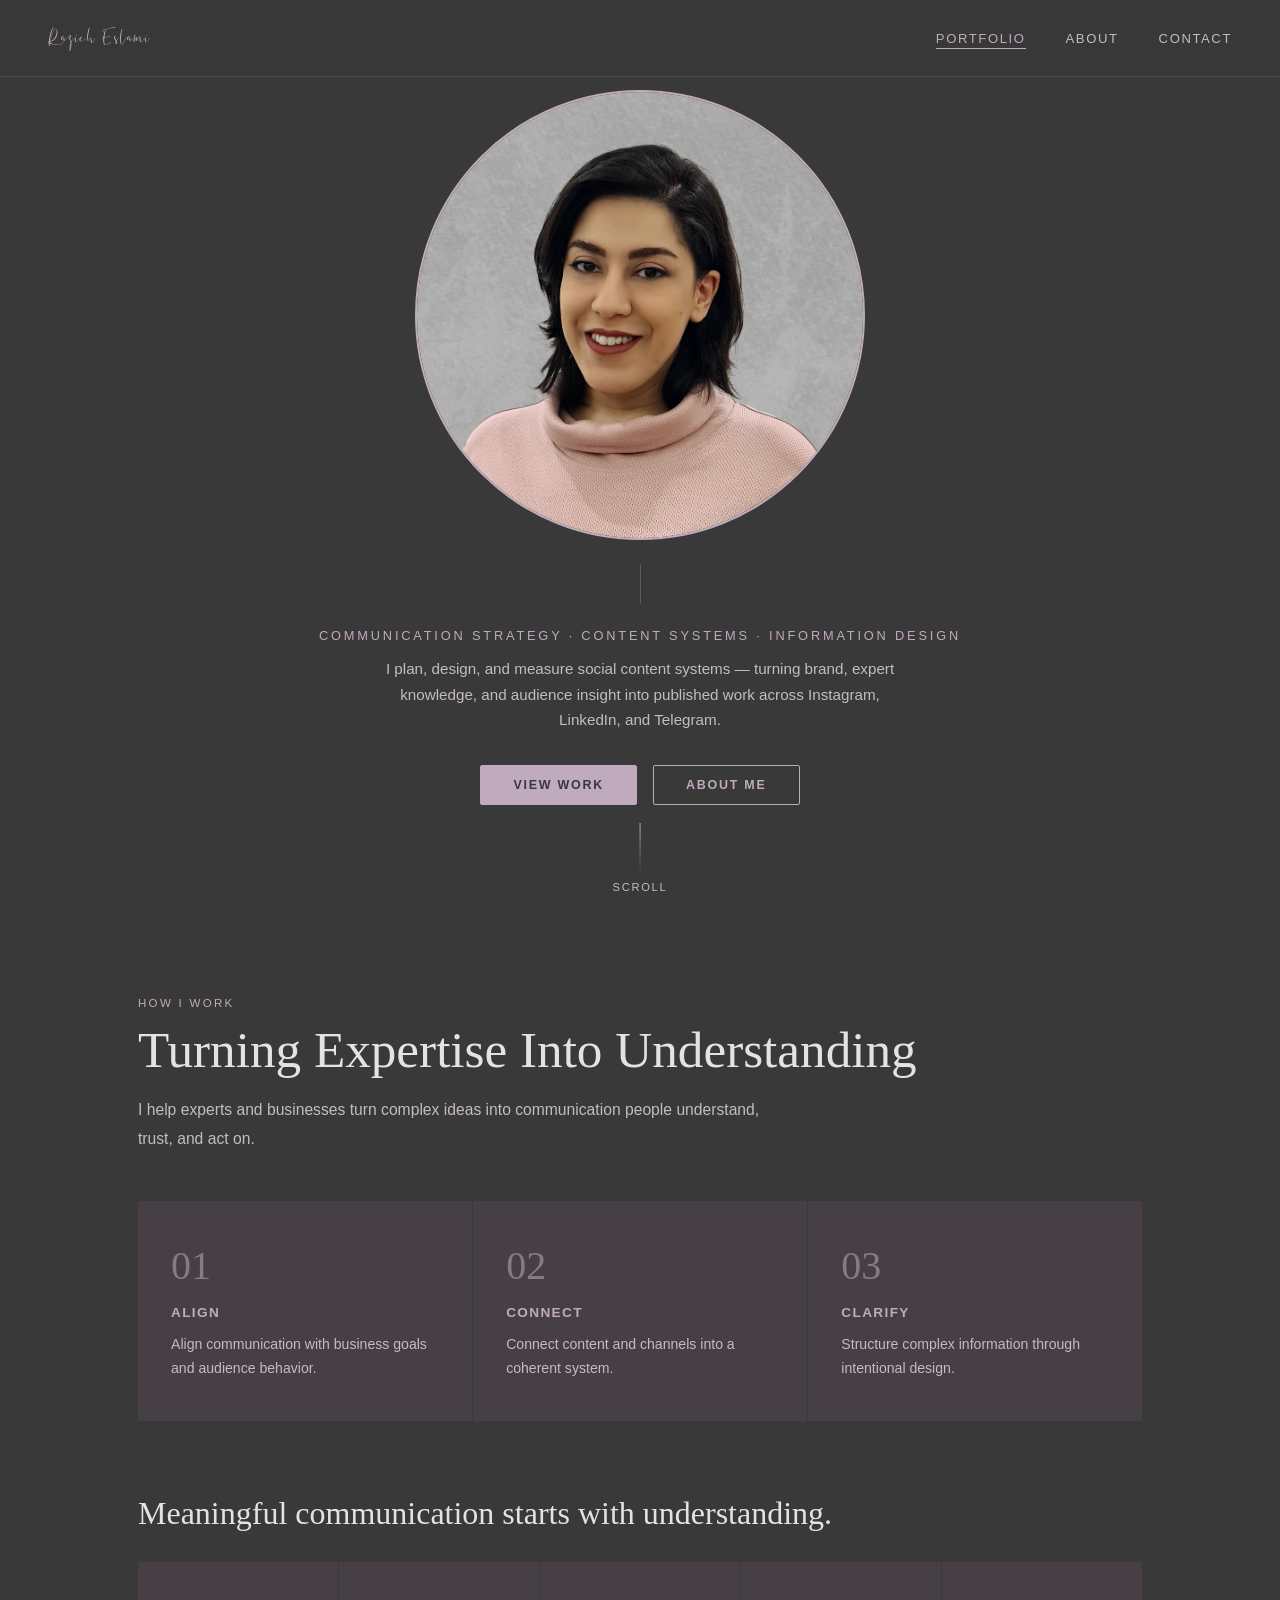
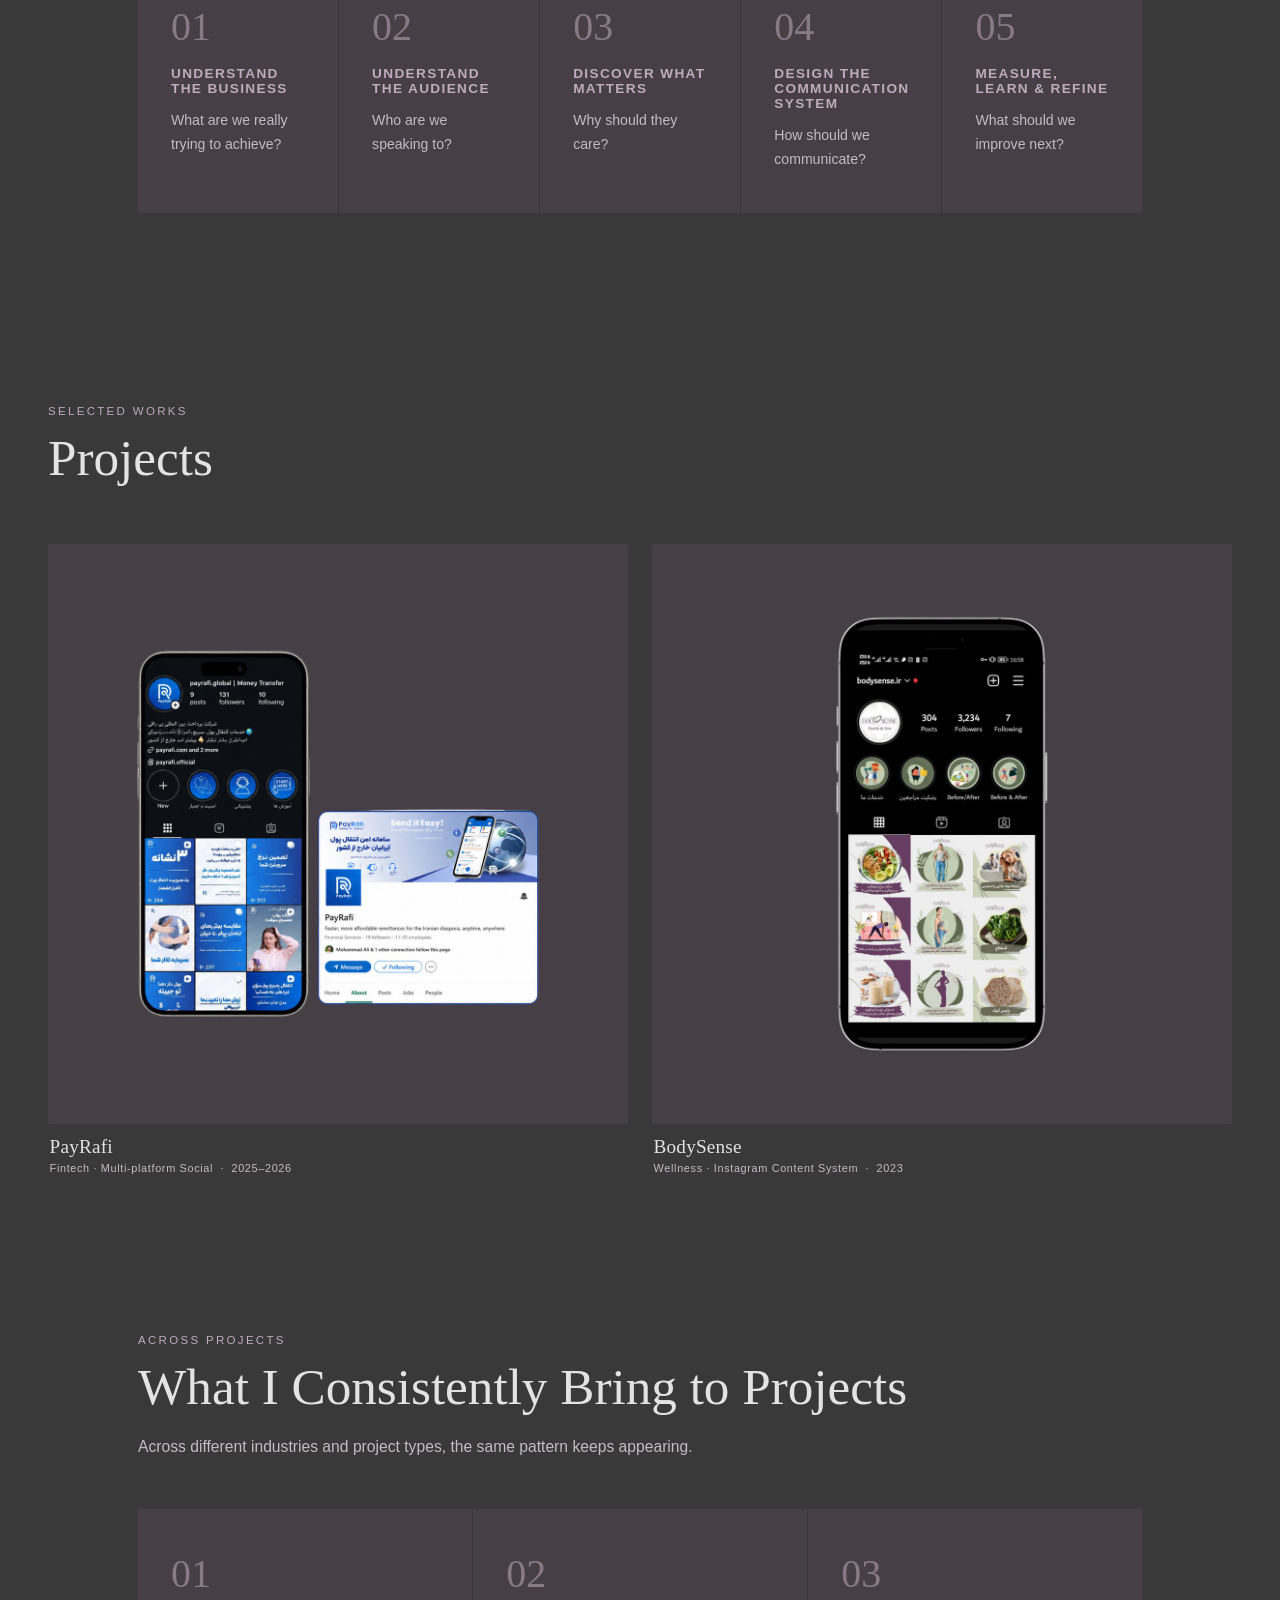
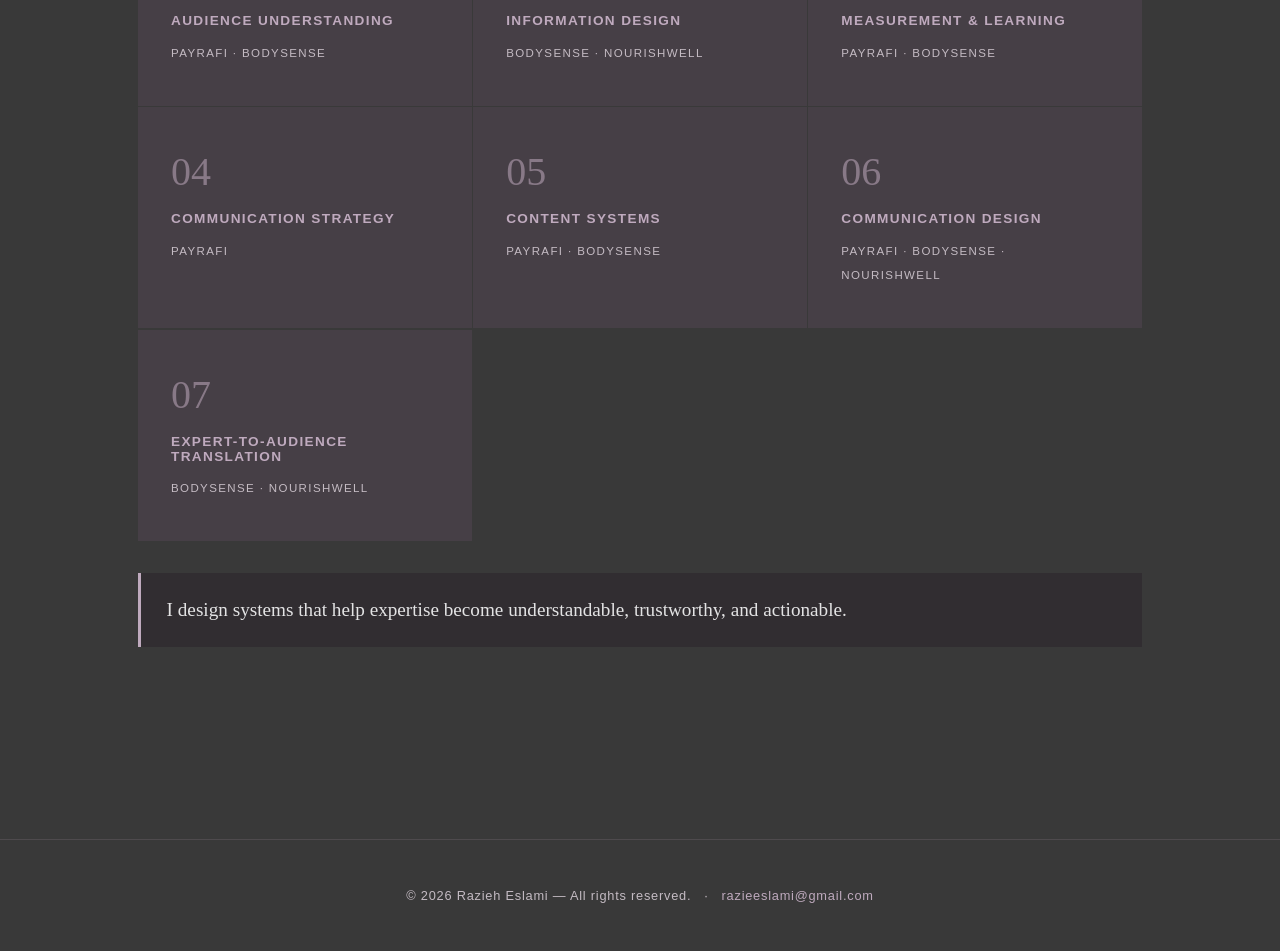
==== index.html @ fc7ddb68 "Publish portfolio site Co-Authored-By: Claude Opus 5.5 <noreply@anthropic.com> Claude-Session: https" ====
<!DOCTYPE html>
<html lang="en">
<head>
<meta charset="UTF-8">
<meta name="viewport" content="width=device-width,initial-scale=1">
<title>Portfolio | Razieh Eslami</title>
<meta name="description" content="Social Media Designer & Strategist — content systems, cross-platform design, and performance-informed storytelling.">
<link rel="icon" type="image/svg+xml" href="assets/favicon.svg">
<style>
@font-face {
  font-family: 'SoulMotion';
  src: url('./assets/SoulMotion.otf') format('opentype');
  font-weight: normal;
  font-style: normal;
}

@import url('https://fonts.googleapis.com/css2?family=Cardo:ital,wght@0,400;0,700;1,400&family=Hanken+Grotesk:wght@300;400;500;600;700&display=swap');

:root {
  --bg:        #393939;
  --bg2:       #312d31;
  --surface:   #463f46;
  --teal:      #bfaabe;
  --teal2:     #9d7f9b;
  --text:      #e3e3e4;
  --text-muted:#c4bbc3;
  --border:    rgba(191,170,190,0.15);
  --font-sans: 'Hanken Grotesk', 'Helvetica Neue', sans-serif;
  --font-serif:'Cardo', Georgia, serif;
}

*, *::before, *::after { box-sizing: border-box; margin: 0; padding: 0; }

html { scroll-behavior: smooth; }

body {
  font-family: var(--font-sans);
  background: var(--bg);
  color: var(--text);
  min-height: 100vh;
  overflow-x: hidden;
}

/* PAGE TRANSITION */
.page-wrapper {
  opacity: 0;
  transform: translateY(18px);
  transition: opacity 0.55s cubic-bezier(.4,0,.2,1),
              transform 0.55s cubic-bezier(.4,0,.2,1);
}
.page-wrapper.visible { opacity: 1; transform: translateY(0); }
.page-exit {
  opacity: 0 !important;
  transform: translateY(-14px) !important;
  transition: opacity 0.3s ease, transform 0.3s ease !important;
}

/* NAV */
nav {
  position: fixed; top: 0; left: 0; right: 0; z-index: 100;
  display: flex; align-items: center; justify-content: space-between;
  padding: 1.2rem 3rem;
  background: rgba(57,57,57,0.55);
  backdrop-filter: blur(18px);
  -webkit-backdrop-filter: blur(18px);
  border-bottom: 1px solid var(--border);
  transition: background 0.3s;
}
.nav-logo {
  font-family: 'SoulMotion', var(--font-serif);
  font-size: 1.35rem;
  color: var(--teal);
  letter-spacing: 0.04em;
  text-decoration: none;
  transition: opacity 0.2s;
  display: flex; align-items: center;
}
.nav-logo:hover { opacity: 0.75; }
.nav-links { display: flex; gap: 2.5rem; list-style: none; }
.nav-links a {
  font-family: var(--font-sans);
  font-size: 0.82rem;
  font-weight: 500;
  letter-spacing: 0.12em;
  text-transform: uppercase;
  color: var(--text-muted);
  text-decoration: none;
  transition: color 0.25s;
  position: relative;
}
.nav-links a::after {
  content: '';
  position: absolute;
  bottom: -3px; left: 0; right: 100%;
  height: 1px;
  background: var(--teal);
  transition: right 0.3s cubic-bezier(.4,0,.2,1);
}
.nav-links a:hover, .nav-links a.active { color: var(--teal); }
.nav-links a:hover::after, .nav-links a.active::after { right: 0; }

.hamburger { display: none; flex-direction: column; gap: 5px; cursor: pointer; padding: 4px; }
.hamburger span { display: block; width: 24px; height: 2px; background: var(--text-muted); transition: all 0.3s; }
.mobile-menu {
  display: none; flex-direction: column;
  position: fixed; top: 64px; left: 0; right: 0;
  background: rgba(49,45,49,0.97);
  backdrop-filter: blur(18px);
  padding: 1.5rem 3rem; gap: 1.2rem; z-index: 99;
  border-bottom: 1px solid var(--border);
  transform: translateY(-10px); opacity: 0;
  transition: opacity 0.3s, transform 0.3s;
}
.mobile-menu.open { display: flex; opacity: 1; transform: translateY(0); }
.mobile-menu a {
  font-size: 0.9rem; font-weight: 500;
  letter-spacing: 0.1em; text-transform: uppercase;
  color: var(--text-muted); text-decoration: none;
  transition: color 0.2s;
}
.mobile-menu a:hover { color: var(--teal); }

/* FOOTER */
footer {
  text-align: center;
  padding: 3rem 2rem;
  color: var(--text-muted);
  font-size: 0.8rem;
  letter-spacing: 0.06em;
  border-top: 1px solid var(--border);
  margin-top: 6rem;
}
footer a { color: var(--teal); text-decoration: none; }

/* SCROLL REVEAL */
.reveal {
  opacity: 0;
  transform: translateY(28px);
  transition: opacity 0.7s cubic-bezier(.4,0,.2,1),
              transform 0.7s cubic-bezier(.4,0,.2,1);
}
.reveal.visible { opacity: 1; transform: translateY(0); }

/* SECTION TITLES */
.section-label {
  font-size: 0.72rem;
  letter-spacing: 0.2em;
  text-transform: uppercase;
  color: var(--teal);
  margin-bottom: 0.6rem;
}
.section-title {
  font-family: var(--font-serif);
  font-size: clamp(2rem, 5vw, 3.2rem);
  font-weight: 400;
  color: var(--text);
  line-height: 1.2;
}

/* BUTTONS */
.btn {
  display: inline-block;
  padding: 0.75rem 2rem;
  border: 1px solid var(--teal);
  color: var(--teal);
  font-family: var(--font-sans);
  font-size: 0.78rem;
  font-weight: 600;
  letter-spacing: 0.14em;
  text-transform: uppercase;
  text-decoration: none;
  border-radius: 2px;
  transition: background 0.25s, color 0.25s, transform 0.2s;
  cursor: pointer;
  background: transparent;
}
.btn:hover { background: var(--teal); color: var(--bg); transform: translateY(-2px); }
.btn-solid { background: var(--teal); color: var(--bg); }
.btn-solid:hover { background: var(--teal2); border-color: var(--teal2); color: var(--bg); }

@media (max-width: 768px) {
  nav { padding: 1rem 1.5rem; }
  .nav-links { display: none; }
  .hamburger { display: flex; }
}
</style>

<style>
/* Hero */
.hero {
  position: relative;
  min-height: 100vh;
  display: flex;
  flex-direction: column;
  align-items: center;
  justify-content: center;
  padding-top: 90px;
  padding-bottom: 8rem;
  overflow: hidden;
}
#hero-canvas { display: block; }

.hero-center {
  position: relative;
  z-index: 2;
  display: flex;
  flex-direction: column;
  align-items: center;
  text-align: center;
  padding: 0 1rem;
}
.hero-photo-wrap {
  width: clamp(150px, 38vw, 450px);
  aspect-ratio: 1;
  border-radius: 50%;
  overflow: hidden;
  border: 2px solid var(--teal);
  margin-bottom: 1.5rem;
  flex-shrink: 0;
}
.hero-photo-wrap img {
  width: 100%; height: 100%;
  object-fit: cover;
  display: block;
}
.hero-divider {
  width: 1px; height: 40px;
  background: rgba(255,255,255,0.18);
  margin-bottom: 1.5rem;
}
@media (max-width: 768px) {
  .hero { padding-bottom: 6rem; }
  .hero-divider { height: 24px; }
  .hero-desc { padding: 0 0.5rem; }
}
.hero-subtitle {
  font-size: 0.8rem;
  letter-spacing: 0.22em;
  text-transform: uppercase;
  color: var(--teal);
  margin-bottom: 0.8rem;
}
.hero-name {
  font-family: var(--font-serif);
  font-size: clamp(2.4rem, 6vw, 4rem);
  font-weight: 400;
  color: var(--text);
  line-height: 1.1;
  margin-bottom: 1rem;
}
.hero-desc {
  max-width: 520px;
  font-size: 0.95rem;
  line-height: 1.7;
  color: var(--text-muted);
  margin-bottom: 2rem;
}
.hero-btns { display: flex; gap: 1rem; flex-wrap: wrap; justify-content: center; }
.hero-scroll {
  position: absolute;
  bottom: 2.5rem;
  left: 50%;
  transform: translateX(-50%);
  display: flex;
  flex-direction: column;
  align-items: center;
  gap: 0.5rem;
  color: var(--text-muted);
  font-size: 0.7rem;
  letter-spacing: 0.15em;
  text-transform: uppercase;
  animation: bob 2s ease-in-out infinite;
  z-index: 2;
  transition: opacity 0.4s;
}
.hero-scroll.hidden { opacity: 0; pointer-events: none; }
.hero-scroll-line {
  width: 1px; height: 50px;
  background: linear-gradient(to bottom, var(--teal), transparent);
}
@keyframes bob {
  0%,100% { transform: translateX(-50%) translateY(0); }
  50%      { transform: translateX(-50%) translateY(6px); }
}

/* Portfolio Grid */
.portfolio-section {
  padding: 6rem 3rem;
  max-width: 1300px;
  margin: 0 auto;
}
.grid-header {
  display: flex;
  justify-content: space-between;
  align-items: flex-end;
  margin-bottom: 3.5rem;
  flex-wrap: wrap; gap: 1rem;
}
.portfolio-grid {
  display: grid;
  grid-template-columns: repeat(2, 1fr);
  gap: 1.5rem;
}
.project-card {
  text-decoration: none;
  color: var(--text);
  display: flex;
  flex-direction: column;
  gap: 0.75rem;
  cursor: pointer;
  transition: transform 0.25s;
}
.project-card:hover { transform: translateY(-3px); }
.card-img-wrap {
  position: relative;
  overflow: hidden;
  border-radius: 2px;
  aspect-ratio: 1 / 1;
  background: var(--surface);
}
.card-img-wrap img {
  width: 100%;
  height: 100%;
  object-fit: cover;
  display: block;
  transition: transform 0.35s ease, opacity 0.25s;
}
.project-card:hover .card-img-wrap img {
  transform: scale(1.04);
  opacity: 0.85;
}
.card-overlay {
  position: absolute;
  inset: 0;
  display: flex;
  align-items: flex-end;
  padding: 1rem;
  background: linear-gradient(to top, rgba(36,32,36,0.65) 0%, transparent 50%);
  opacity: 0;
  transition: opacity 0.25s;
}
.project-card:hover .card-overlay { opacity: 1; }
.card-view-label {
  font-size: 0.65rem;
  letter-spacing: 0.1em;
  text-transform: uppercase;
  color: var(--teal);
}
.card-info { display: flex; flex-direction: column; gap: 0.25rem; padding: 0 0.1rem; }
.card-title {
  font-family: var(--font-serif);
  font-size: 1.2rem;
  font-weight: 400;
  letter-spacing: 0.01em;
  color: var(--text);
}
.card-meta {
  font-size: 0.68rem;
  color: var(--text-muted);
  letter-spacing: 0.06em;
}

@media (max-width: 768px) {
  .portfolio-section { padding: 4rem 1.6rem; }
  .portfolio-grid { grid-template-columns: repeat(2, 1fr); gap: 1rem; }
}
@media (max-width: 500px) {
  .portfolio-grid { grid-template-columns: 1fr; }
}
</style>

<style>
/* Added from the Canva portfolio — same card style as the About page */
.skills-section {
  padding: 4rem 3rem 6rem;
  max-width: 1100px;
  margin: 0 auto;
}
.skills-grid {
  display: grid;
  grid-template-columns: repeat(auto-fill, minmax(300px, 1fr));
  gap: 1.5px;
  margin-top: 3rem;
}
.skill-card {
  display: block; text-decoration: none; color: inherit; cursor: pointer;
  background: var(--surface);
  padding: 2.5rem 2rem;
  border: 1px solid transparent;
  transition: border-color 0.3s, background 0.3s;
  position: relative;
  overflow: hidden;
}
.skill-card::before {
  content: ''; position: absolute; top: 0; left: 0;
  width: 3px; height: 0; background: var(--teal);
  transition: height 0.4s cubic-bezier(.4,0,.2,1);
}
.skill-card:hover { border-color: var(--border); background: var(--bg2); }
.skill-card:hover::before { height: 100%; }
.skill-num {
  font-family: var(--font-serif); font-size: 2.5rem;
  color: rgba(191,170,190,0.55); margin-bottom: 1rem;
}
.skill-title {
  font-size: 0.85rem; font-weight: 600; letter-spacing: 0.1em;
  text-transform: uppercase; color: var(--teal); margin-bottom: 0.8rem;
}
.skill-desc { font-size: 0.88rem; line-height: 1.7; color: var(--text-muted); }
.skills-lead{max-width:640px;font-size:.98rem;line-height:1.8;color:var(--text-muted);margin-top:1rem}
.skills-sub{margin-top:4.5rem}
.skills-subtitle{font-family:var(--font-serif);font-size:clamp(1.4rem,3vw,2rem);font-weight:400;color:var(--text);line-height:1.25}
.skills-sub + .process-grid{margin-top:1.8rem}
.process-grid{display:grid;grid-template-columns:repeat(5,1fr);gap:1.5px;margin-top:3rem}
.skill-meta{font-size:.72rem;letter-spacing:.12em;text-transform:uppercase;color:var(--text-muted)}
.statement{margin-top:2rem;background:var(--bg2);border-left:3px solid var(--teal);padding:1.4rem 1.6rem;font-family:var(--font-serif);font-size:1.2rem;line-height:1.5;color:var(--text)}
@media (max-width: 900px){.skills-section{padding:2rem 1.5rem 4rem}.skills-grid{grid-template-columns:1fr 1fr}.process-grid{grid-template-columns:1fr 1fr}}
@media (max-width: 500px){.skills-grid,.process-grid{grid-template-columns:1fr}}
</style>
</head>
<body>

<nav>
  <a href="index.html" class="nav-logo">Razieh Eslami</a>
  <ul class="nav-links">
    <li><a href="index.html" class="active">Portfolio</a></li>
    <li><a href="about.html">About</a></li>
    <li><a href="contact.html">Contact</a></li>
  </ul>
  <div class="hamburger" aria-label="Menu"><span></span><span></span><span></span></div>
</nav>
<div class="mobile-menu">
  <a href="index.html">Portfolio</a>
  <a href="about.html">About</a>
  <a href="contact.html">Contact</a>
</div>

<div class="page-wrapper">

<div class="hero">
  <canvas id="hero-canvas" style="position:absolute;inset:0;z-index:1;pointer-events:none;"></canvas>
  <div class="hero-center">
    <div class="hero-photo-wrap"><img src="assets/hero-profile.jpg" alt="Razieh Eslami"></div>
    <div class="hero-divider"></div>
    <p class="hero-subtitle">Communication Strategy · Content Systems · Information Design</p>
    <h1 class="hero-name">Razieh Eslami</h1>
    <p class="hero-desc">I plan, design, and measure social content systems — turning brand, expert knowledge, and audience insight into published work across Instagram, LinkedIn, and Telegram.</p>
    <div class="hero-btns">
      <a href="#work" class="btn btn-solid" data-no-transition>View Work</a>
      <a href="about.html" class="btn">About Me</a>
    </div>
  </div>
  <div class="hero-scroll">
    <div class="hero-scroll-line"></div>
    <span>Scroll</span>
  </div>
</div>

<section class="skills-section">
  <div class="reveal">
    <p class="section-label">How I Work</p>
    <h2 class="section-title">Turning Expertise Into Understanding</h2>
    <p class="skills-lead">I help experts and businesses turn complex ideas into communication people understand, trust, and act on.</p>
  </div>
  <div class="skills-grid">
    <div class="skill-card reveal">
      <div class="skill-num">01</div>
      <div class="skill-title">Align</div>
      <p class="skill-desc">Align communication with business goals and audience behavior.</p>
    </div>
    <div class="skill-card reveal">
      <div class="skill-num">02</div>
      <div class="skill-title">Connect</div>
      <p class="skill-desc">Connect content and channels into a coherent system.</p>
    </div>
    <div class="skill-card reveal">
      <div class="skill-num">03</div>
      <div class="skill-title">Clarify</div>
      <p class="skill-desc">Structure complex information through intentional design.</p>
    </div>
  </div>
  <div class="reveal skills-sub">
    <h3 class="skills-subtitle">Meaningful communication starts with understanding.</h3>
  </div>
  <div class="process-grid">
    <div class="skill-card reveal">
      <div class="skill-num">01</div>
      <div class="skill-title">Understand the Business</div>
      <p class="skill-desc">What are we really trying to achieve?</p>
    </div>
    <div class="skill-card reveal">
      <div class="skill-num">02</div>
      <div class="skill-title">Understand the Audience</div>
      <p class="skill-desc">Who are we speaking to?</p>
    </div>
    <div class="skill-card reveal">
      <div class="skill-num">03</div>
      <div class="skill-title">Discover What Matters</div>
      <p class="skill-desc">Why should they care?</p>
    </div>
    <div class="skill-card reveal">
      <div class="skill-num">04</div>
      <div class="skill-title">Design the Communication System</div>
      <p class="skill-desc">How should we communicate?</p>
    </div>
    <div class="skill-card reveal">
      <div class="skill-num">05</div>
      <div class="skill-title">Measure, Learn &amp; Refine</div>
      <p class="skill-desc">What should we improve next?</p>
    </div>
  </div>
</section>

<section id="work" class="portfolio-section">
  <div class="grid-header reveal">
    <div>
      <p class="section-label">Selected Works</p>
      <h2 class="section-title">Projects</h2>
    </div>
  </div>
  <div class="portfolio-grid">

    <a href="payrafi.html" class="project-card reveal">
      <div class="card-img-wrap">
        <img src="assets/thumb-payrafi-new.jpg" loading="lazy" alt="PayRafi">
        <div class="card-overlay"><span class="card-view-label">View Project →</span></div>
      </div>
      <div class="card-info">
        <span class="card-title">PayRafi</span>
        <span class="card-meta">Fintech · Multi-platform Social &nbsp;·&nbsp; 2025–2026</span>
      </div>
    </a>

    <a href="bodysense.html" class="project-card reveal">
      <div class="card-img-wrap">
        <img src="assets/thumb-bodysense-new.jpg" loading="lazy" alt="BodySense">
        <div class="card-overlay"><span class="card-view-label">View Project →</span></div>
      </div>
      <div class="card-info">
        <span class="card-title">BodySense</span>
        <span class="card-meta">Wellness · Instagram Content System &nbsp;·&nbsp; 2023</span>
      </div>
    </a>

  </div>
</section>

<section class="skills-section">
  <div class="reveal">
    <p class="section-label">Across Projects</p>
    <h2 class="section-title">What I Consistently Bring to Projects</h2>
    <p class="skills-lead">Across different industries and project types, the same pattern keeps appearing.</p>
  </div>
  <div class="skills-grid">
    <div class="skill-card reveal">
      <div class="skill-num">01</div>
      <div class="skill-title">Audience Understanding</div>
      <p class="skill-desc"><span class="skill-meta">PayRafi · BodySense</span></p>
    </div>
    <div class="skill-card reveal">
      <div class="skill-num">02</div>
      <div class="skill-title">Information Design</div>
      <p class="skill-desc"><span class="skill-meta">BodySense · NourishWell</span></p>
    </div>
    <div class="skill-card reveal">
      <div class="skill-num">03</div>
      <div class="skill-title">Measurement &amp; Learning</div>
      <p class="skill-desc"><span class="skill-meta">PayRafi · BodySense</span></p>
    </div>
    <div class="skill-card reveal">
      <div class="skill-num">04</div>
      <div class="skill-title">Communication Strategy</div>
      <p class="skill-desc"><span class="skill-meta">PayRafi</span></p>
    </div>
    <div class="skill-card reveal">
      <div class="skill-num">05</div>
      <div class="skill-title">Content Systems</div>
      <p class="skill-desc"><span class="skill-meta">PayRafi · BodySense</span></p>
    </div>
    <div class="skill-card reveal">
      <div class="skill-num">06</div>
      <div class="skill-title">Communication Design</div>
      <p class="skill-desc"><span class="skill-meta">PayRafi · BodySense · NourishWell</span></p>
    </div>
    <div class="skill-card reveal">
      <div class="skill-num">07</div>
      <div class="skill-title">Expert-to-Audience Translation</div>
      <p class="skill-desc"><span class="skill-meta">BodySense · NourishWell</span></p>
    </div>
  </div>
  <p class="statement reveal">I design systems that help expertise become understandable, trustworthy, and actionable.</p>
</section>

<footer>
  <p>© 2026 Razieh Eslami — All rights reserved. &nbsp; · &nbsp; <a href="mailto:razieeslami@gmail.com">razieeslami@gmail.com</a></p>
</footer>
</div>

<script>
document.addEventListener('DOMContentLoaded', () => {
  const wrapper = document.querySelector('.page-wrapper');
  if (wrapper) {
    requestAnimationFrame(() => {
      requestAnimationFrame(() => wrapper.classList.add('visible'));
    });
  }

  document.querySelectorAll('a[href]').forEach(link => {
    const href = link.getAttribute('href');
    if (!href || href.startsWith('#') || href.startsWith('mailto') ||
        href.startsWith('tel') || href.startsWith('http') ||
        link.hasAttribute('data-no-transition')) return;
    link.addEventListener('click', e => {
      e.preventDefault();
      if (wrapper) wrapper.classList.add('page-exit');
      setTimeout(() => { window.location.href = href; }, 310);
    });
  });

  const revealEls = document.querySelectorAll('.reveal');
  const observer = new IntersectionObserver((entries) => {
    entries.forEach(entry => {
      if (entry.isIntersecting) {
        entry.target.classList.add('visible');
        observer.unobserve(entry.target);
      }
    });
  }, { threshold: 0.12 });
  revealEls.forEach(el => observer.observe(el));

  const hamburger = document.querySelector('.hamburger');
  const mobileMenu = document.querySelector('.mobile-menu');
  if (hamburger && mobileMenu) {
    hamburger.addEventListener('click', () => {
      mobileMenu.classList.toggle('open');
    });
  }

  const heroScroll = document.querySelector('.hero-scroll');
  if (heroScroll) {
    window.addEventListener('scroll', () => {
      heroScroll.classList.toggle('hidden', window.scrollY > 60);
    }, { passive: true });
  }
});
</script>

<script src="assets/name-art.js"></script>
<script>
initNameArt(document.getElementById('hero-canvas'), {
  avoidEl: '.hero-photo-wrap',
  onBuild: function (hasArt) {
    var h1 = document.querySelector('.hero-name');
    var want = hasArt ? 'none' : '';
    if (h1 && h1.style.display !== want) {
      h1.style.display = want;
      return true;
    }
    return false;
  }
});
</script>

</body>
</html>
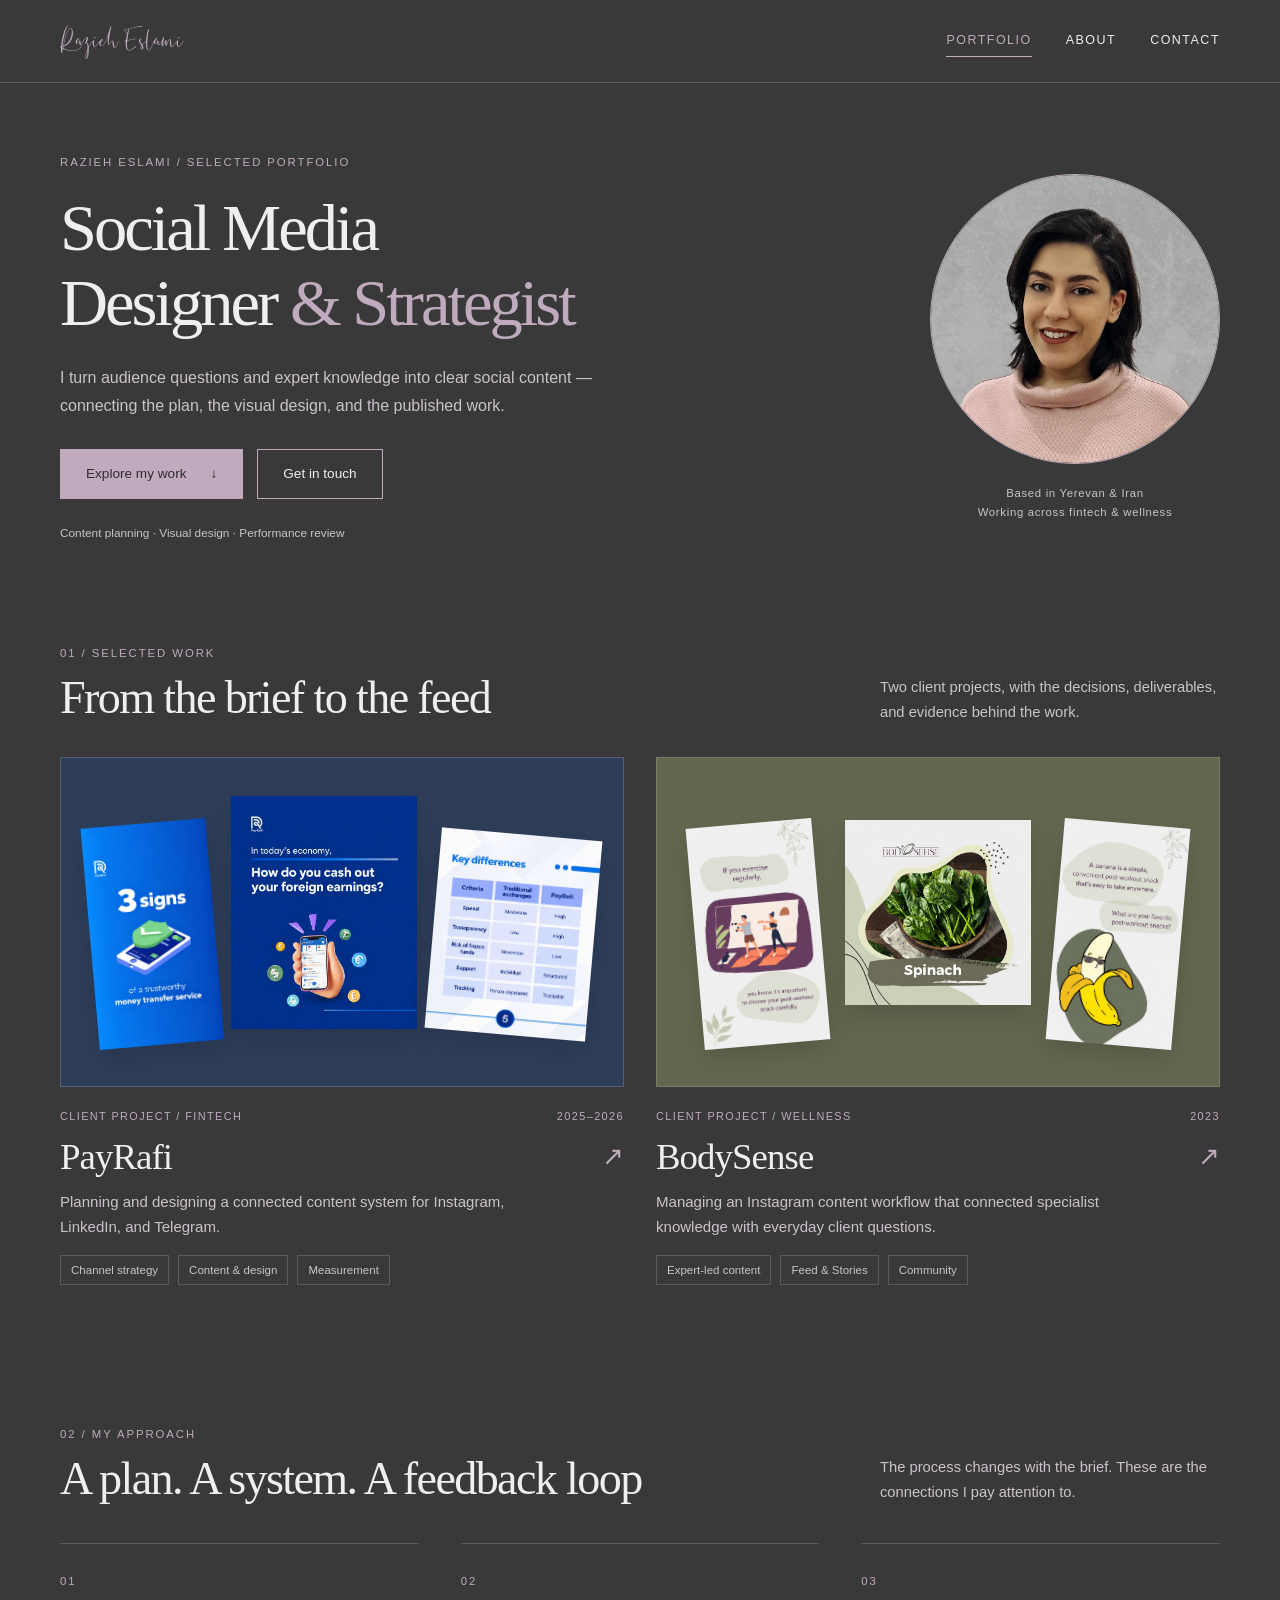
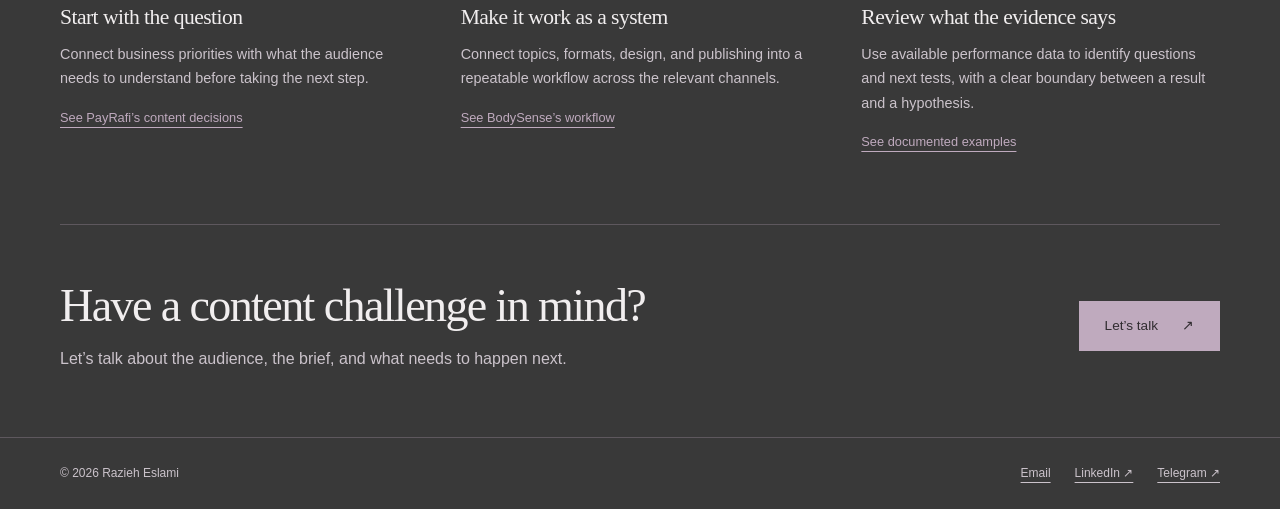
==== commit 00519f5e: "Publish revised portfolio with curated project galleries Replace the previous portfolio with the app" ====
--- a/index.html
+++ b/index.html
@@ -1,665 +1,33 @@
-<!DOCTYPE html>
-<html lang="en">
-<head>
-<meta charset="UTF-8">
-<meta name="viewport" content="width=device-width,initial-scale=1">
-<title>Portfolio | Razieh Eslami</title>
-<meta name="description" content="Social Media Designer & Strategist — content systems, cross-platform design, and performance-informed storytelling.">
-<link rel="icon" type="image/svg+xml" href="assets/favicon.svg">
-<style>
-@font-face {
-  font-family: 'SoulMotion';
-  src: url('./assets/SoulMotion.otf') format('opentype');
-  font-weight: normal;
-  font-style: normal;
-}
-
-@import url('https://fonts.googleapis.com/css2?family=Cardo:ital,wght@0,400;0,700;1,400&family=Hanken+Grotesk:wght@300;400;500;600;700&display=swap');
-
-:root {
-  --bg:        #393939;
-  --bg2:       #312d31;
-  --surface:   #463f46;
-  --teal:      #bfaabe;
-  --teal2:     #9d7f9b;
-  --text:      #e3e3e4;
-  --text-muted:#c4bbc3;
-  --border:    rgba(191,170,190,0.15);
-  --font-sans: 'Hanken Grotesk', 'Helvetica Neue', sans-serif;
-  --font-serif:'Cardo', Georgia, serif;
-}
-
-*, *::before, *::after { box-sizing: border-box; margin: 0; padding: 0; }
-
-html { scroll-behavior: smooth; }
-
-body {
-  font-family: var(--font-sans);
-  background: var(--bg);
-  color: var(--text);
-  min-height: 100vh;
-  overflow-x: hidden;
-}
-
-/* PAGE TRANSITION */
-.page-wrapper {
-  opacity: 0;
-  transform: translateY(18px);
-  transition: opacity 0.55s cubic-bezier(.4,0,.2,1),
-              transform 0.55s cubic-bezier(.4,0,.2,1);
-}
-.page-wrapper.visible { opacity: 1; transform: translateY(0); }
-.page-exit {
-  opacity: 0 !important;
-  transform: translateY(-14px) !important;
-  transition: opacity 0.3s ease, transform 0.3s ease !important;
-}
-
-/* NAV */
-nav {
-  position: fixed; top: 0; left: 0; right: 0; z-index: 100;
-  display: flex; align-items: center; justify-content: space-between;
-  padding: 1.2rem 3rem;
-  background: rgba(57,57,57,0.55);
-  backdrop-filter: blur(18px);
-  -webkit-backdrop-filter: blur(18px);
-  border-bottom: 1px solid var(--border);
-  transition: background 0.3s;
-}
-.nav-logo {
-  font-family: 'SoulMotion', var(--font-serif);
-  font-size: 1.35rem;
-  color: var(--teal);
-  letter-spacing: 0.04em;
-  text-decoration: none;
-  transition: opacity 0.2s;
-  display: flex; align-items: center;
-}
-.nav-logo:hover { opacity: 0.75; }
-.nav-links { display: flex; gap: 2.5rem; list-style: none; }
-.nav-links a {
-  font-family: var(--font-sans);
-  font-size: 0.82rem;
-  font-weight: 500;
-  letter-spacing: 0.12em;
-  text-transform: uppercase;
-  color: var(--text-muted);
-  text-decoration: none;
-  transition: color 0.25s;
-  position: relative;
-}
-.nav-links a::after {
-  content: '';
-  position: absolute;
-  bottom: -3px; left: 0; right: 100%;
-  height: 1px;
-  background: var(--teal);
-  transition: right 0.3s cubic-bezier(.4,0,.2,1);
-}
-.nav-links a:hover, .nav-links a.active { color: var(--teal); }
-.nav-links a:hover::after, .nav-links a.active::after { right: 0; }
-
-.hamburger { display: none; flex-direction: column; gap: 5px; cursor: pointer; padding: 4px; }
-.hamburger span { display: block; width: 24px; height: 2px; background: var(--text-muted); transition: all 0.3s; }
-.mobile-menu {
-  display: none; flex-direction: column;
-  position: fixed; top: 64px; left: 0; right: 0;
-  background: rgba(49,45,49,0.97);
-  backdrop-filter: blur(18px);
-  padding: 1.5rem 3rem; gap: 1.2rem; z-index: 99;
-  border-bottom: 1px solid var(--border);
-  transform: translateY(-10px); opacity: 0;
-  transition: opacity 0.3s, transform 0.3s;
-}
-.mobile-menu.open { display: flex; opacity: 1; transform: translateY(0); }
-.mobile-menu a {
-  font-size: 0.9rem; font-weight: 500;
-  letter-spacing: 0.1em; text-transform: uppercase;
-  color: var(--text-muted); text-decoration: none;
-  transition: color 0.2s;
-}
-.mobile-menu a:hover { color: var(--teal); }
-
-/* FOOTER */
-footer {
-  text-align: center;
-  padding: 3rem 2rem;
-  color: var(--text-muted);
-  font-size: 0.8rem;
-  letter-spacing: 0.06em;
-  border-top: 1px solid var(--border);
-  margin-top: 6rem;
-}
-footer a { color: var(--teal); text-decoration: none; }
-
-/* SCROLL REVEAL */
-.reveal {
-  opacity: 0;
-  transform: translateY(28px);
-  transition: opacity 0.7s cubic-bezier(.4,0,.2,1),
-              transform 0.7s cubic-bezier(.4,0,.2,1);
-}
-.reveal.visible { opacity: 1; transform: translateY(0); }
-
-/* SECTION TITLES */
-.section-label {
-  font-size: 0.72rem;
-  letter-spacing: 0.2em;
-  text-transform: uppercase;
-  color: var(--teal);
-  margin-bottom: 0.6rem;
-}
-.section-title {
-  font-family: var(--font-serif);
-  font-size: clamp(2rem, 5vw, 3.2rem);
-  font-weight: 400;
-  color: var(--text);
-  line-height: 1.2;
-}
-
-/* BUTTONS */
-.btn {
-  display: inline-block;
-  padding: 0.75rem 2rem;
-  border: 1px solid var(--teal);
-  color: var(--teal);
-  font-family: var(--font-sans);
-  font-size: 0.78rem;
-  font-weight: 600;
-  letter-spacing: 0.14em;
-  text-transform: uppercase;
-  text-decoration: none;
-  border-radius: 2px;
-  transition: background 0.25s, color 0.25s, transform 0.2s;
-  cursor: pointer;
-  background: transparent;
-}
-.btn:hover { background: var(--teal); color: var(--bg); transform: translateY(-2px); }
-.btn-solid { background: var(--teal); color: var(--bg); }
-.btn-solid:hover { background: var(--teal2); border-color: var(--teal2); color: var(--bg); }
-
-@media (max-width: 768px) {
-  nav { padding: 1rem 1.5rem; }
-  .nav-links { display: none; }
-  .hamburger { display: flex; }
-}
-</style>
-
-<style>
-/* Hero */
-.hero {
-  position: relative;
-  min-height: 100vh;
-  display: flex;
-  flex-direction: column;
-  align-items: center;
-  justify-content: center;
-  padding-top: 90px;
-  padding-bottom: 8rem;
-  overflow: hidden;
-}
-#hero-canvas { display: block; }
-
-.hero-center {
-  position: relative;
-  z-index: 2;
-  display: flex;
-  flex-direction: column;
-  align-items: center;
-  text-align: center;
-  padding: 0 1rem;
-}
-.hero-photo-wrap {
-  width: clamp(150px, 38vw, 450px);
-  aspect-ratio: 1;
-  border-radius: 50%;
-  overflow: hidden;
-  border: 2px solid var(--teal);
-  margin-bottom: 1.5rem;
-  flex-shrink: 0;
-}
-.hero-photo-wrap img {
-  width: 100%; height: 100%;
-  object-fit: cover;
-  display: block;
-}
-.hero-divider {
-  width: 1px; height: 40px;
-  background: rgba(255,255,255,0.18);
-  margin-bottom: 1.5rem;
-}
-@media (max-width: 768px) {
-  .hero { padding-bottom: 6rem; }
-  .hero-divider { height: 24px; }
-  .hero-desc { padding: 0 0.5rem; }
-}
-.hero-subtitle {
-  font-size: 0.8rem;
-  letter-spacing: 0.22em;
-  text-transform: uppercase;
-  color: var(--teal);
-  margin-bottom: 0.8rem;
-}
-.hero-name {
-  font-family: var(--font-serif);
-  font-size: clamp(2.4rem, 6vw, 4rem);
-  font-weight: 400;
-  color: var(--text);
-  line-height: 1.1;
-  margin-bottom: 1rem;
-}
-.hero-desc {
-  max-width: 520px;
-  font-size: 0.95rem;
-  line-height: 1.7;
-  color: var(--text-muted);
-  margin-bottom: 2rem;
-}
-.hero-btns { display: flex; gap: 1rem; flex-wrap: wrap; justify-content: center; }
-.hero-scroll {
-  position: absolute;
-  bottom: 2.5rem;
-  left: 50%;
-  transform: translateX(-50%);
-  display: flex;
-  flex-direction: column;
-  align-items: center;
-  gap: 0.5rem;
-  color: var(--text-muted);
-  font-size: 0.7rem;
-  letter-spacing: 0.15em;
-  text-transform: uppercase;
-  animation: bob 2s ease-in-out infinite;
-  z-index: 2;
-  transition: opacity 0.4s;
-}
-.hero-scroll.hidden { opacity: 0; pointer-events: none; }
-.hero-scroll-line {
-  width: 1px; height: 50px;
-  background: linear-gradient(to bottom, var(--teal), transparent);
-}
-@keyframes bob {
-  0%,100% { transform: translateX(-50%) translateY(0); }
-  50%      { transform: translateX(-50%) translateY(6px); }
-}
-
-/* Portfolio Grid */
-.portfolio-section {
-  padding: 6rem 3rem;
-  max-width: 1300px;
-  margin: 0 auto;
-}
-.grid-header {
-  display: flex;
-  justify-content: space-between;
-  align-items: flex-end;
-  margin-bottom: 3.5rem;
-  flex-wrap: wrap; gap: 1rem;
-}
-.portfolio-grid {
-  display: grid;
-  grid-template-columns: repeat(2, 1fr);
-  gap: 1.5rem;
-}
-.project-card {
-  text-decoration: none;
-  color: var(--text);
-  display: flex;
-  flex-direction: column;
-  gap: 0.75rem;
-  cursor: pointer;
-  transition: transform 0.25s;
-}
-.project-card:hover { transform: translateY(-3px); }
-.card-img-wrap {
-  position: relative;
-  overflow: hidden;
-  border-radius: 2px;
-  aspect-ratio: 1 / 1;
-  background: var(--surface);
-}
-.card-img-wrap img {
-  width: 100%;
-  height: 100%;
-  object-fit: cover;
-  display: block;
-  transition: transform 0.35s ease, opacity 0.25s;
-}
-.project-card:hover .card-img-wrap img {
-  transform: scale(1.04);
-  opacity: 0.85;
-}
-.card-overlay {
-  position: absolute;
-  inset: 0;
-  display: flex;
-  align-items: flex-end;
-  padding: 1rem;
-  background: linear-gradient(to top, rgba(36,32,36,0.65) 0%, transparent 50%);
-  opacity: 0;
-  transition: opacity 0.25s;
-}
-.project-card:hover .card-overlay { opacity: 1; }
-.card-view-label {
-  font-size: 0.65rem;
-  letter-spacing: 0.1em;
-  text-transform: uppercase;
-  color: var(--teal);
-}
-.card-info { display: flex; flex-direction: column; gap: 0.25rem; padding: 0 0.1rem; }
-.card-title {
-  font-family: var(--font-serif);
-  font-size: 1.2rem;
-  font-weight: 400;
-  letter-spacing: 0.01em;
-  color: var(--text);
-}
-.card-meta {
-  font-size: 0.68rem;
-  color: var(--text-muted);
-  letter-spacing: 0.06em;
-}
-
-@media (max-width: 768px) {
-  .portfolio-section { padding: 4rem 1.6rem; }
-  .portfolio-grid { grid-template-columns: repeat(2, 1fr); gap: 1rem; }
-}
-@media (max-width: 500px) {
-  .portfolio-grid { grid-template-columns: 1fr; }
-}
-</style>
-
-<style>
-/* Added from the Canva portfolio — same card style as the About page */
-.skills-section {
-  padding: 4rem 3rem 6rem;
-  max-width: 1100px;
-  margin: 0 auto;
-}
-.skills-grid {
-  display: grid;
-  grid-template-columns: repeat(auto-fill, minmax(300px, 1fr));
-  gap: 1.5px;
-  margin-top: 3rem;
-}
-.skill-card {
-  display: block; text-decoration: none; color: inherit; cursor: pointer;
-  background: var(--surface);
-  padding: 2.5rem 2rem;
-  border: 1px solid transparent;
-  transition: border-color 0.3s, background 0.3s;
-  position: relative;
-  overflow: hidden;
-}
-.skill-card::before {
-  content: ''; position: absolute; top: 0; left: 0;
-  width: 3px; height: 0; background: var(--teal);
-  transition: height 0.4s cubic-bezier(.4,0,.2,1);
-}
-.skill-card:hover { border-color: var(--border); background: var(--bg2); }
-.skill-card:hover::before { height: 100%; }
-.skill-num {
-  font-family: var(--font-serif); font-size: 2.5rem;
-  color: rgba(191,170,190,0.55); margin-bottom: 1rem;
-}
-.skill-title {
-  font-size: 0.85rem; font-weight: 600; letter-spacing: 0.1em;
-  text-transform: uppercase; color: var(--teal); margin-bottom: 0.8rem;
-}
-.skill-desc { font-size: 0.88rem; line-height: 1.7; color: var(--text-muted); }
-.skills-lead{max-width:640px;font-size:.98rem;line-height:1.8;color:var(--text-muted);margin-top:1rem}
-.skills-sub{margin-top:4.5rem}
-.skills-subtitle{font-family:var(--font-serif);font-size:clamp(1.4rem,3vw,2rem);font-weight:400;color:var(--text);line-height:1.25}
-.skills-sub + .process-grid{margin-top:1.8rem}
-.process-grid{display:grid;grid-template-columns:repeat(5,1fr);gap:1.5px;margin-top:3rem}
-.skill-meta{font-size:.72rem;letter-spacing:.12em;text-transform:uppercase;color:var(--text-muted)}
-.statement{margin-top:2rem;background:var(--bg2);border-left:3px solid var(--teal);padding:1.4rem 1.6rem;font-family:var(--font-serif);font-size:1.2rem;line-height:1.5;color:var(--text)}
-@media (max-width: 900px){.skills-section{padding:2rem 1.5rem 4rem}.skills-grid{grid-template-columns:1fr 1fr}.process-grid{grid-template-columns:1fr 1fr}}
-@media (max-width: 500px){.skills-grid,.process-grid{grid-template-columns:1fr}}
-</style>
-</head>
-<body>
-
-<nav>
-  <a href="index.html" class="nav-logo">Razieh Eslami</a>
-  <ul class="nav-links">
-    <li><a href="index.html" class="active">Portfolio</a></li>
-    <li><a href="about.html">About</a></li>
-    <li><a href="contact.html">Contact</a></li>
-  </ul>
-  <div class="hamburger" aria-label="Menu"><span></span><span></span><span></span></div>
-</nav>
-<div class="mobile-menu">
-  <a href="index.html">Portfolio</a>
-  <a href="about.html">About</a>
-  <a href="contact.html">Contact</a>
-</div>
-
-<div class="page-wrapper">
-
-<div class="hero">
-  <canvas id="hero-canvas" style="position:absolute;inset:0;z-index:1;pointer-events:none;"></canvas>
-  <div class="hero-center">
-    <div class="hero-photo-wrap"><img src="assets/hero-profile.jpg" alt="Razieh Eslami"></div>
-    <div class="hero-divider"></div>
-    <p class="hero-subtitle">Communication Strategy · Content Systems · Information Design</p>
-    <h1 class="hero-name">Razieh Eslami</h1>
-    <p class="hero-desc">I plan, design, and measure social content systems — turning brand, expert knowledge, and audience insight into published work across Instagram, LinkedIn, and Telegram.</p>
-    <div class="hero-btns">
-      <a href="#work" class="btn btn-solid" data-no-transition>View Work</a>
-      <a href="about.html" class="btn">About Me</a>
-    </div>
-  </div>
-  <div class="hero-scroll">
-    <div class="hero-scroll-line"></div>
-    <span>Scroll</span>
-  </div>
-</div>
-
-<section class="skills-section">
-  <div class="reveal">
-    <p class="section-label">How I Work</p>
-    <h2 class="section-title">Turning Expertise Into Understanding</h2>
-    <p class="skills-lead">I help experts and businesses turn complex ideas into communication people understand, trust, and act on.</p>
-  </div>
-  <div class="skills-grid">
-    <div class="skill-card reveal">
-      <div class="skill-num">01</div>
-      <div class="skill-title">Align</div>
-      <p class="skill-desc">Align communication with business goals and audience behavior.</p>
-    </div>
-    <div class="skill-card reveal">
-      <div class="skill-num">02</div>
-      <div class="skill-title">Connect</div>
-      <p class="skill-desc">Connect content and channels into a coherent system.</p>
-    </div>
-    <div class="skill-card reveal">
-      <div class="skill-num">03</div>
-      <div class="skill-title">Clarify</div>
-      <p class="skill-desc">Structure complex information through intentional design.</p>
-    </div>
-  </div>
-  <div class="reveal skills-sub">
-    <h3 class="skills-subtitle">Meaningful communication starts with understanding.</h3>
-  </div>
-  <div class="process-grid">
-    <div class="skill-card reveal">
-      <div class="skill-num">01</div>
-      <div class="skill-title">Understand the Business</div>
-      <p class="skill-desc">What are we really trying to achieve?</p>
-    </div>
-    <div class="skill-card reveal">
-      <div class="skill-num">02</div>
-      <div class="skill-title">Understand the Audience</div>
-      <p class="skill-desc">Who are we speaking to?</p>
-    </div>
-    <div class="skill-card reveal">
-      <div class="skill-num">03</div>
-      <div class="skill-title">Discover What Matters</div>
-      <p class="skill-desc">Why should they care?</p>
-    </div>
-    <div class="skill-card reveal">
-      <div class="skill-num">04</div>
-      <div class="skill-title">Design the Communication System</div>
-      <p class="skill-desc">How should we communicate?</p>
-    </div>
-    <div class="skill-card reveal">
-      <div class="skill-num">05</div>
-      <div class="skill-title">Measure, Learn &amp; Refine</div>
-      <p class="skill-desc">What should we improve next?</p>
-    </div>
-  </div>
-</section>
-
-<section id="work" class="portfolio-section">
-  <div class="grid-header reveal">
-    <div>
-      <p class="section-label">Selected Works</p>
-      <h2 class="section-title">Projects</h2>
-    </div>
-  </div>
-  <div class="portfolio-grid">
-
-    <a href="payrafi.html" class="project-card reveal">
-      <div class="card-img-wrap">
-        <img src="assets/thumb-payrafi-new.jpg" loading="lazy" alt="PayRafi">
-        <div class="card-overlay"><span class="card-view-label">View Project →</span></div>
-      </div>
-      <div class="card-info">
-        <span class="card-title">PayRafi</span>
-        <span class="card-meta">Fintech · Multi-platform Social &nbsp;·&nbsp; 2025–2026</span>
-      </div>
-    </a>
-
-    <a href="bodysense.html" class="project-card reveal">
-      <div class="card-img-wrap">
-        <img src="assets/thumb-bodysense-new.jpg" loading="lazy" alt="BodySense">
-        <div class="card-overlay"><span class="card-view-label">View Project →</span></div>
-      </div>
-      <div class="card-info">
-        <span class="card-title">BodySense</span>
-        <span class="card-meta">Wellness · Instagram Content System &nbsp;·&nbsp; 2023</span>
-      </div>
-    </a>
-
-  </div>
-</section>
-
-<section class="skills-section">
-  <div class="reveal">
-    <p class="section-label">Across Projects</p>
-    <h2 class="section-title">What I Consistently Bring to Projects</h2>
-    <p class="skills-lead">Across different industries and project types, the same pattern keeps appearing.</p>
-  </div>
-  <div class="skills-grid">
-    <div class="skill-card reveal">
-      <div class="skill-num">01</div>
-      <div class="skill-title">Audience Understanding</div>
-      <p class="skill-desc"><span class="skill-meta">PayRafi · BodySense</span></p>
-    </div>
-    <div class="skill-card reveal">
-      <div class="skill-num">02</div>
-      <div class="skill-title">Information Design</div>
-      <p class="skill-desc"><span class="skill-meta">BodySense · NourishWell</span></p>
-    </div>
-    <div class="skill-card reveal">
-      <div class="skill-num">03</div>
-      <div class="skill-title">Measurement &amp; Learning</div>
-      <p class="skill-desc"><span class="skill-meta">PayRafi · BodySense</span></p>
-    </div>
-    <div class="skill-card reveal">
-      <div class="skill-num">04</div>
-      <div class="skill-title">Communication Strategy</div>
-      <p class="skill-desc"><span class="skill-meta">PayRafi</span></p>
-    </div>
-    <div class="skill-card reveal">
-      <div class="skill-num">05</div>
-      <div class="skill-title">Content Systems</div>
-      <p class="skill-desc"><span class="skill-meta">PayRafi · BodySense</span></p>
-    </div>
-    <div class="skill-card reveal">
-      <div class="skill-num">06</div>
-      <div class="skill-title">Communication Design</div>
-      <p class="skill-desc"><span class="skill-meta">PayRafi · BodySense · NourishWell</span></p>
-    </div>
-    <div class="skill-card reveal">
-      <div class="skill-num">07</div>
-      <div class="skill-title">Expert-to-Audience Translation</div>
-      <p class="skill-desc"><span class="skill-meta">BodySense · NourishWell</span></p>
-    </div>
-  </div>
-  <p class="statement reveal">I design systems that help expertise become understandable, trustworthy, and actionable.</p>
-</section>
-
-<footer>
-  <p>© 2026 Razieh Eslami — All rights reserved. &nbsp; · &nbsp; <a href="mailto:razieeslami@gmail.com">razieeslami@gmail.com</a></p>
-</footer>
-</div>
-
-<script>
-document.addEventListener('DOMContentLoaded', () => {
-  const wrapper = document.querySelector('.page-wrapper');
-  if (wrapper) {
-    requestAnimationFrame(() => {
-      requestAnimationFrame(() => wrapper.classList.add('visible'));
-    });
-  }
-
-  document.querySelectorAll('a[href]').forEach(link => {
-    const href = link.getAttribute('href');
-    if (!href || href.startsWith('#') || href.startsWith('mailto') ||
-        href.startsWith('tel') || href.startsWith('http') ||
-        link.hasAttribute('data-no-transition')) return;
-    link.addEventListener('click', e => {
-      e.preventDefault();
-      if (wrapper) wrapper.classList.add('page-exit');
-      setTimeout(() => { window.location.href = href; }, 310);
-    });
-  });
-
-  const revealEls = document.querySelectorAll('.reveal');
-  const observer = new IntersectionObserver((entries) => {
-    entries.forEach(entry => {
-      if (entry.isIntersecting) {
-        entry.target.classList.add('visible');
-        observer.unobserve(entry.target);
-      }
-    });
-  }, { threshold: 0.12 });
-  revealEls.forEach(el => observer.observe(el));
-
-  const hamburger = document.querySelector('.hamburger');
-  const mobileMenu = document.querySelector('.mobile-menu');
-  if (hamburger && mobileMenu) {
-    hamburger.addEventListener('click', () => {
-      mobileMenu.classList.toggle('open');
-    });
-  }
-
-  const heroScroll = document.querySelector('.hero-scroll');
-  if (heroScroll) {
-    window.addEventListener('scroll', () => {
-      heroScroll.classList.toggle('hidden', window.scrollY > 60);
-    }, { passive: true });
-  }
-});
-</script>
-
-<script src="assets/name-art.js"></script>
-<script>
-initNameArt(document.getElementById('hero-canvas'), {
-  avoidEl: '.hero-photo-wrap',
-  onBuild: function (hasArt) {
-    var h1 = document.querySelector('.hero-name');
-    var want = hasArt ? 'none' : '';
-    if (h1 && h1.style.display !== want) {
-      h1.style.display = want;
-      return true;
-    }
-    return false;
-  }
-});
-</script>
-
-</body>
-</html>
+<!doctype html>
+<html lang="en"><head><meta charset="utf-8"><meta name="viewport" content="width=device-width,initial-scale=1">
+<title>Social Media Designer &amp; Strategist | Razieh Eslami</title><meta name="description" content="Razieh Eslami — social media strategy, content planning and visual design. Explore client work for PayRafi and BodySense.">
+<meta name="theme-color" content="#393939"><link rel="icon" href="assets/favicon.svg" type="image/svg+xml">
+<link rel="stylesheet" href="styles.css"><script src="site.js" defer></script></head><body>
+<a class="skip-link" href="#main">Skip to content</a>
+<header class="site-header"><div class="container header-inner"><a class="signature" href="index.html" aria-label="Razieh Eslami — home">Razieh Eslami</a>
+<button type="button" class="nav-toggle" aria-controls="main-nav" aria-expanded="false">Menu</button>
+<nav class="nav-links" id="main-nav" aria-label="Main navigation"><a href="index.html" aria-current="page">Portfolio</a><a href="about.html">About</a><a href="contact.html">Contact</a></nav></div></header>
+<main id="main">
+<section class="container hero" aria-labelledby="intro-title">
+  <div><p class="eyebrow">Razieh Eslami / Selected portfolio</p>
+  <h1 id="intro-title">Social Media<br>Designer <span style="color:var(--accent)">&amp; Strategist</span></h1>
+  <p class="lede">I turn audience questions and expert knowledge into clear social content — connecting the plan, the visual design, and the published work.</p>
+  <div class="button-row"><a class="button primary" href="#work">Explore my work <span aria-hidden="true">↓</span></a><a class="button" href="contact.html">Get in touch</a></div>
+  <p class="hero-footnote">Content planning · Visual design · Performance review</p></div>
+  <figure class="hero-portrait"><img src="assets/portrait.webp" alt="Razieh Eslami" width="900" height="904" fetchpriority="high"><figcaption>Based in Yerevan &amp; Iran<br>Working across fintech &amp; wellness</figcaption></figure>
+</section>
+<section class="container section work-section" id="work" aria-labelledby="work-title">
+ <div class="section-heading"><div><p class="eyebrow">01 / Selected work</p><h2 id="work-title">From the brief to the feed</h2></div><p>Two client projects, with the decisions, deliverables, and evidence behind the work.</p></div>
+ <div class="work-grid">
+ <a class="work-card" href="payrafi.html"><div class="work-art"><img src="assets/payrafi-trust.webp" alt="English portfolio adaptation of a PayRafi trust-building Reel cover" width="941" height="1672" loading="lazy"><img src="assets/payrafi-earnings.webp" alt="English portfolio adaptation of a PayRafi earnings carousel cover" width="1122" height="1402" loading="lazy"><img src="assets/payrafi-comparison.webp" alt="English portfolio adaptation of a transfer comparison slide" width="1122" height="1402" loading="lazy"></div>
+ <div class="work-topline"><span>Client project / Fintech</span><span>2025–2026</span></div><div class="work-title"><h3>PayRafi</h3><span class="work-arrow" aria-hidden="true">↗</span></div><p>Planning and designing a connected content system for Instagram, LinkedIn, and Telegram.</p><div class="tag-row"><span class="tag">Channel strategy</span><span class="tag">Content &amp; design</span><span class="tag">Measurement</span></div></a>
+ <a class="work-card" href="bodysense.html"><div class="work-art body"><img src="assets/bodysense-workout-snack.webp" alt="BodySense English post-workout nutrition Story" width="941" height="1672" loading="lazy"><img src="assets/bodysense-spinach.webp" alt="BodySense specialist-informed educational post" width="1254" height="1254" loading="lazy"><img src="assets/bodysense-banana.webp" alt="BodySense English Story inviting snack suggestions" width="941" height="1672" loading="lazy"></div>
+ <div class="work-topline"><span>Client project / Wellness</span><span>2023</span></div><div class="work-title"><h3>BodySense</h3><span class="work-arrow" aria-hidden="true">↗</span></div><p>Managing an Instagram content workflow that connected specialist knowledge with everyday client questions.</p><div class="tag-row"><span class="tag">Expert-led content</span><span class="tag">Feed &amp; Stories</span><span class="tag">Community</span></div></a>
+ </div>
+</section>
+<section class="container section" aria-labelledby="approach-title"><div class="section-heading"><div><p class="eyebrow">02 / My approach</p><h2 id="approach-title">A plan. A system. A feedback loop</h2></div><p>The process changes with the brief. These are the connections I pay attention to.</p></div>
+ <div class="process-grid"><article class="process-item"><span class="section-no">01</span><h3>Start with the question</h3><p>Connect business priorities with what the audience needs to understand before taking the next step.</p><a class="project-proof-link" href="payrafi.html#decisions">See PayRafi’s content decisions</a></article><article class="process-item"><span class="section-no">02</span><h3>Make it work as a system</h3><p>Connect topics, formats, design, and publishing into a repeatable workflow across the relevant channels.</p><a class="project-proof-link" href="bodysense.html#decisions">See BodySense’s workflow</a></article><article class="process-item"><span class="section-no">03</span><h3>Review what the evidence says</h3><p>Use available performance data to identify questions and next tests, with a clear boundary between a result and a hypothesis.</p><a class="project-proof-link" href="payrafi.html#evidence">See documented examples</a></article></div>
+</section>
+<section class="container contact-band"><div><h2>Have a content challenge in mind?</h2><p>Let’s talk about the audience, the brief, and what needs to happen next.</p></div><a class="button primary" href="contact.html">Let’s talk <span aria-hidden="true">↗</span></a></section>
+</main><footer class="site-footer"><div class="container footer-inner"><p>© 2026 Razieh Eslami</p><div class="footer-links"><a href="mailto:razieeslami@gmail.com">Email</a><a href="https://www.linkedin.com/in/raazes" target="_blank" rel="noopener noreferrer">LinkedIn ↗</a><a href="https://t.me/raaz_es" target="_blank" rel="noopener noreferrer">Telegram ↗</a></div></div></footer>
+<dialog class="lightbox" id="image-viewer" aria-labelledby="viewer-title"><div class="lightbox-head"><p id="viewer-title">A closer look</p><button type="button" class="dialog-close">Close</button></div><img class="lightbox-image" alt=""><div class="lightbox-bottom"><div><p class="lightbox-caption"></p><p class="lightbox-count" aria-live="polite"></p></div><div class="lightbox-controls"><a data-original target="_blank" rel="noopener noreferrer">Open original ↗</a><button type="button" data-previous>Previous</button><button type="button" data-next>Next</button></div></div></dialog></body></html>
--- a/styles.css
+++ b/styles.css
@@ -0,0 +1,24 @@
+@font-face{font-family:SoulMotion;src:url('assets/SoulMotion.otf') format('opentype');font-display:swap}
+:root{--bg:#393939;--bg-deep:#312d31;--surface:#463f46;--surface-soft:#3e3a3e;--text:#f1eeef;--muted:#cbc3cb;--accent:#bfaabe;--line:rgba(191,170,190,.28);--serif:Georgia,'Times New Roman',serif;--sans:'Segoe UI',Arial,sans-serif;--max:1160px}
+*{box-sizing:border-box}html{scroll-behavior:smooth;scroll-padding-top:112px}body{margin:0;background:var(--bg);color:var(--text);font:16px/1.7 var(--sans);-webkit-font-smoothing:antialiased}body:has(dialog[open]){overflow:hidden}h1,h2,h3,h4,p,figure{margin:0}h1,h2,h3{font-family:var(--serif);font-weight:400;line-height:1.13}h1{font-size:clamp(2.8rem,5.2vw,4.65rem);letter-spacing:-.045em}h2{font-size:clamp(2rem,3.6vw,3rem);letter-spacing:-.035em}h3{font-size:1.8rem;letter-spacing:-.025em}p{color:var(--muted)}p+p{margin-top:1rem}a{color:inherit;text-underline-offset:5px;text-decoration-thickness:1px}button,input,textarea{font:inherit}button,a{-webkit-tap-highlight-color:transparent}button{cursor:pointer}button:disabled{cursor:default;opacity:.45}a:focus-visible,button:focus-visible,summary:focus-visible{outline:2px solid var(--accent);outline-offset:6px}img{display:block;max-width:100%;height:auto}::selection{background:var(--accent);color:var(--bg-deep)}[hidden]{display:none!important}.container{width:min(var(--max),calc(100% - 96px));margin-inline:auto}.skip-link{position:fixed;top:-100px;left:24px;z-index:30;padding:10px 20px;color:var(--bg-deep);background:var(--accent)}.skip-link:focus{top:12px}
+.site-header{position:sticky;top:0;z-index:20;background:rgba(57,57,57,.97);border-bottom:1px solid var(--line)}.header-inner{min-height:82px;display:flex;align-items:center;justify-content:space-between;gap:24px}.signature{font-family:SoulMotion,var(--serif);font-size:1.85rem;color:var(--accent);text-decoration:none;white-space:nowrap}.nav-links{display:flex;align-items:center;gap:34px}.nav-links a{font-size:.78rem;letter-spacing:.12em;text-transform:uppercase;text-decoration:none;padding:8px 0}.nav-links a:hover,.nav-links a[aria-current]{color:var(--accent)}.nav-links a[aria-current]::after{content:'';height:1px;background:var(--accent);display:block;transform:translateY(5px)}.nav-toggle{display:none;background:none;border:1px solid var(--line);color:var(--text);padding:8px 14px;min-height:44px}.eyebrow,.section-no{font-size:.71rem;line-height:1.6;letter-spacing:.17em;text-transform:uppercase;color:var(--accent)}.eyebrow{margin-bottom:20px}.section-no{display:inline-block;min-width:36px}.text-link{font-size:.9rem;text-decoration:none;border-bottom:1px solid var(--accent);padding-bottom:4px;display:inline-flex;align-items:center;gap:25px}.text-link:hover{color:var(--accent)}.button{display:inline-flex;align-items:center;justify-content:center;gap:24px;min-height:50px;padding:12px 25px;text-decoration:none;font-size:.85rem;line-height:1.5;border:1px solid var(--accent);background:transparent;color:var(--text);transition:background .2s,color .2s}.button:hover{background:var(--surface)}.button.primary{background:var(--accent);color:var(--bg-deep)}.button.primary:hover{background:#d0bdce}.button-row{display:flex;gap:14px;align-items:center;flex-wrap:wrap;margin-top:28px}.small{font-size:.83rem;line-height:1.65}.lede{font-size:1.08rem;line-height:1.8;max-width:650px}.divider{border:0;border-top:1px solid var(--line);margin:0}.section{padding-block:70px}.section-heading{display:flex;align-items:end;justify-content:space-between;gap:36px;margin-bottom:32px}.section-heading .eyebrow{margin-bottom:10px}.section-heading>p{max-width:340px;font-size:.92rem}.tag-row{display:flex;gap:9px;flex-wrap:wrap;margin-top:18px}.tag{font-size:.72rem;line-height:1.4;border:1px solid var(--line);padding:6px 10px;color:var(--muted)}
+.hero{padding:70px 0 66px;display:grid;grid-template-columns:1.55fr 1fr;gap:60px;align-items:center}.hero h1{max-width:730px}.hero .lede{margin-top:23px;max-width:590px;font-size:1rem}.hero .eyebrow{margin-bottom:19px}.hero-portrait{justify-self:end;width:290px;position:relative}.hero-portrait img{aspect-ratio:1;object-fit:cover;border-radius:50%;border:1px solid var(--accent)}.hero-portrait figcaption{font-size:.71rem;letter-spacing:.06em;text-align:center;margin-top:20px;color:var(--muted)}.hero-footnote{margin-top:24px;font-size:.74rem;color:var(--muted)}.work-section{padding-top:35px}.work-grid{display:grid;grid-template-columns:1fr 1fr;gap:32px}.work-card{display:block;text-decoration:none}.work-art{height:330px;position:relative;overflow:hidden;display:flex;align-items:center;justify-content:center;gap:16px;padding:30px;background:#2e3e59;border:1px solid var(--line)}.work-art img{height:83%;width:32%;object-fit:contain;filter:drop-shadow(0 10px 12px #0002);transition:transform .35s}.work-art img:nth-child(1){transform:translateY(13px) rotate(-5deg)}.work-art img:nth-child(2){height:95%;width:37%;transform:translateY(-9px)}.work-art img:nth-child(3){transform:translateY(13px) rotate(5deg)}.work-art.body{background:#62674f}.work-card:hover .work-art img{transform:translateY(-4px) rotate(0deg)}.work-topline{display:flex;justify-content:space-between;gap:12px;margin:20px 0 10px;font-size:.68rem;letter-spacing:.13em;text-transform:uppercase;color:var(--accent)}.work-title{display:flex;align-items:center;justify-content:space-between;margin-bottom:10px}.work-title h3{font-size:2.3rem}.work-arrow{font-size:1.6rem;font-family:var(--sans);font-weight:300;color:var(--accent)}.work-card p{font-size:.94rem;max-width:500px}.work-card .tag-row{margin-top:15px}.concept-teaser{display:grid;grid-template-columns:1fr 1fr;gap:50px;align-items:center;padding:38px;background:var(--surface-soft);border:1px solid var(--line);margin-top:40px}.concept-teaser h3{font-size:2rem;margin-bottom:14px}.concept-teaser .eyebrow{margin-bottom:10px}.concept-teaser .text-link{margin-top:20px}.concept-thumbs{display:grid;grid-template-columns:1fr 1fr;gap:18px;align-items:center;max-width:320px;justify-self:end}.concept-thumbs img{width:100%;max-height:250px;object-fit:contain}.process-grid{display:grid;grid-template-columns:repeat(3,1fr);gap:42px;margin-top:38px}.process-item{border-top:1px solid var(--line);padding-top:22px}.process-item h3{font-size:1.35rem;margin:12px 0}.process-item p{font-size:.9rem}.project-proof-link{display:inline-block;font-size:.8rem;color:var(--accent);margin-top:16px}.contact-band{border-top:1px solid var(--line);padding:55px 0 65px;display:flex;align-items:center;justify-content:space-between;gap:40px}.contact-band h2{max-width:650px}.contact-band p{margin-top:13px}.site-footer{border-top:1px solid var(--line);padding:25px 0}.footer-inner{display:flex;align-items:center;justify-content:space-between;gap:20px;font-size:.75rem}.footer-links{display:flex;gap:24px;color:var(--muted)}.footer-links a:hover{color:var(--accent)}
+.breadcrumb{display:inline-flex;margin:32px 0 27px;font-size:.79rem;text-decoration:none;color:var(--muted)}.breadcrumb:hover{color:var(--accent)}.case-hero{max-width:960px;padding:0 0 36px}.case-hero .eyebrow{margin-bottom:12px}.case-hero h1{font-size:clamp(3.2rem,6vw,5.2rem)}.case-hero .lede{font-family:var(--serif);font-size:clamp(1.35rem,2.2vw,1.75rem);line-height:1.5;color:var(--text);max-width:850px;margin-top:19px}.meta-row{display:flex;gap:45px;flex-wrap:wrap;margin-top:30px}.meta-row dt{font-size:.66rem;letter-spacing:.14em;text-transform:uppercase;color:var(--accent);margin-bottom:5px}.meta-row dd{font-size:.86rem;margin:0;color:var(--muted)}.case-overview{display:grid;grid-template-columns:1fr 1fr 1fr;gap:30px;border-top:1px solid var(--line);padding-top:26px;margin-top:26px}.case-overview h2{font-family:var(--sans);font-size:.72rem;text-transform:uppercase;letter-spacing:.1em;color:var(--accent);margin-bottom:10px}.case-overview p{font-size:.88rem}.project-hero-art{height:420px;background:#2e3e59;display:grid;grid-template-columns:repeat(3,1fr);align-items:center;justify-items:center;gap:32px;padding:34px 65px;overflow:hidden;border:1px solid var(--line)}.project-hero-art.body-art{background:#62674f}.project-hero-art img{width:100%;height:100%;max-height:350px;object-fit:contain;filter:drop-shadow(0 8px 14px #0002)}.asset-note{font-size:.77rem;color:var(--muted);margin-top:11px}.case-nav{display:flex;gap:28px;flex-wrap:wrap;border-bottom:1px solid var(--line);padding:24px 0;margin-top:5px}.case-nav a{font-size:.8rem;text-decoration:none;padding:4px 0}.case-nav a:hover{color:var(--accent)}.case-content{max-width:940px;margin-inline:auto}.case-section{padding:60px 0;border-bottom:1px solid var(--line)}.case-section:last-child{border:0}.case-section h2{margin-bottom:23px}.case-section>.lede{max-width:820px}.case-section p{max-width:810px}.case-section .eyebrow{margin-bottom:12px}.two-col{display:grid;grid-template-columns:1fr 1fr;gap:38px;margin-top:26px}.two-col h3{font-family:var(--sans);font-size:.9rem;letter-spacing:.01em;margin-bottom:12px;font-weight:600}.clean-list{padding:0;list-style:none;margin:0}.clean-list li{padding:9px 0;border-bottom:1px solid var(--line);font-size:.88rem;color:var(--muted)}.clean-list li:last-child{border:0}.note{border-left:2px solid var(--accent);background:var(--surface-soft);padding:20px 24px;margin-top:28px;font-size:.88rem}.decision{padding-top:34px;margin-top:34px;border-top:1px solid var(--line)}.decision:first-of-type{border:0;padding-top:0}.decision-heading{display:flex;gap:15px;align-items:baseline;margin-bottom:17px}.decision h3{font-size:1.65rem}.decision p{font-size:.95rem}.wide-figure{margin-top:26px}.wide-figure .image-button{background:var(--bg-deep);padding:20px}.wide-figure img{width:100%;max-height:470px;object-fit:contain}.wide-figure figcaption{font-size:.8rem;color:var(--muted);margin-top:10px}.channel-table{width:100%;border-collapse:collapse;margin-top:22px;text-align:left}.channel-table th{font-size:.72rem;letter-spacing:.09em;text-transform:uppercase;color:var(--accent);font-weight:500}.channel-table td,.channel-table th{padding:15px 16px;border-bottom:1px solid var(--line);vertical-align:top}.channel-table td{font-size:.88rem;color:var(--muted)}.channel-table th:first-child,.channel-table td:first-child{padding-left:0}.channel-table td:first-child{color:var(--text);font-weight:500}.gallery-grid{display:grid;grid-template-columns:repeat(3,minmax(0,1fr));gap:24px;margin-top:28px}.gallery-grid figure{min-width:0}.image-button{width:100%;padding:0;display:block;border:1px solid var(--line);background:var(--bg-deep);color:var(--text);position:relative}.gallery-grid .image-button{height:310px;padding:14px}.gallery-grid img{width:100%;height:100%;object-fit:contain}.image-button::after{content:'View';position:absolute;bottom:10px;right:10px;font-size:.65rem;letter-spacing:.07em;background:var(--bg-deep);border:1px solid var(--line);padding:3px 8px;opacity:0;transition:opacity .2s}.image-button:hover::after,.image-button:focus-visible::after{opacity:1}.image-button:hover{border-color:var(--accent)}.gallery-grid figcaption{font-size:.8rem;color:var(--text);margin-top:10px;line-height:1.5}.gallery-grid figcaption span{display:block;font-size:.7rem;color:var(--muted);margin-top:3px}.evidence-grid{display:grid;grid-template-columns:1fr 1fr;gap:24px;margin-top:28px}.evidence-card{padding:25px;background:var(--surface-soft);border:1px solid var(--line);min-width:0}.evidence-card h3{font-size:1.5rem;margin-bottom:10px}.evidence-card .eyebrow{font-size:.65rem;margin-bottom:10px}.evidence-card p{font-size:.86rem}.metric-grid{display:grid;grid-template-columns:1fr 1fr;gap:16px;margin:24px 0}.metric strong{display:block;font-family:var(--serif);font-size:1.85rem;color:var(--accent);line-height:1.2;font-weight:400}.metric span{display:block;font-size:.69rem;line-height:1.5;color:var(--muted);margin-top:5px}.evidence-images{display:grid;grid-template-columns:1fr 1fr;gap:12px;margin:20px 0 12px}.evidence-images .image-button{padding:8px}.evidence-images img{width:100%;height:195px;object-fit:contain}.evidence-card.single-image .evidence-images{grid-template-columns:1fr}.evidence-card.single-image .evidence-images img{height:230px}.evidence-caption{font-size:.71rem!important}.evidence-notes{margin-top:26px;display:grid;grid-template-columns:1fr 1fr;gap:26px}.evidence-notes h3{font-family:var(--sans);font-size:.85rem;font-weight:600;margin-bottom:10px}.evidence-notes p{font-size:.86rem}.details{margin-top:25px;border:1px solid var(--line);padding:16px 20px}.details summary{cursor:pointer;font-size:.85rem;color:var(--text)}.details[open] summary{margin-bottom:20px}.details .clean-list{margin-top:5px}.project-next{border-top:1px solid var(--line);padding:34px 0;display:flex;justify-content:space-between;gap:25px}.project-next a{text-decoration:none}.project-next small{font-size:.66rem;letter-spacing:.12em;color:var(--accent);display:block;text-transform:uppercase;margin-bottom:8px}.project-next span{font-family:var(--serif);font-size:1.5rem}.project-next .next{text-align:right}.story-sequence{display:grid;grid-template-columns:repeat(3,1fr);gap:20px;margin-top:24px}.story-sequence img{width:100%;height:320px;object-fit:contain}.story-sequence figcaption{font-size:.8rem;color:var(--muted);margin-top:10px}.story-sequence .image-button{padding:10px}.concept-label{display:inline-flex;border:1px solid var(--accent);padding:5px 10px;font-size:.65rem;letter-spacing:.09em;color:var(--accent);text-transform:uppercase;margin-bottom:16px}.nourish-section{scroll-margin-top:105px}.nourish-section .gallery-grid .image-button{background:#e8e4d8}.nourish-section .note{background:var(--surface-soft)}
+.about-hero{padding:65px 0;display:grid;grid-template-columns:1.45fr 1fr;align-items:start;gap:70px}.about-hero h1{font-size:clamp(2.65rem,4.8vw,4.1rem)}.about-hero .lede{margin-top:25px}.about-hero .body-copy{margin-top:24px;font-size:.96rem;max-width:650px}.about-photo img{width:100%;aspect-ratio:4/5;object-fit:cover}.about-photo figcaption{margin-top:12px;font-size:.76rem;color:var(--muted)}.background-copy{max-width:780px;margin-top:24px}.capability-list{display:grid;grid-template-columns:1fr 1fr;gap:26px 44px;margin-top:32px}.capability-list article{border-top:1px solid var(--line);padding-top:20px}.capability-list h3{font-size:1.4rem;margin-bottom:12px}.capability-list p{font-size:.9rem}.capability-list a{font-size:.8rem;color:var(--accent);display:inline-block;margin-top:12px}.contact-hero{padding:70px 0 50px;max-width:900px}.contact-hero h1{font-size:clamp(3.1rem,6vw,5rem)}.contact-hero .lede{margin-top:23px}.email-panel{border-top:1px solid var(--line);border-bottom:1px solid var(--line);padding:36px 0;display:flex;align-items:center;justify-content:space-between;gap:32px}.email-panel .eyebrow{margin-bottom:12px}.email-address{font-family:var(--serif);font-size:clamp(1.25rem,3.5vw,2.6rem);text-decoration:none;letter-spacing:-.025em;overflow-wrap:anywhere}.email-panel .button-row{margin-top:0;flex-shrink:0}.copy-status{min-height:30px;font-size:.8rem;padding-top:9px}.contact-options{display:grid;grid-template-columns:repeat(3,1fr);gap:36px;padding:38px 0 60px}.contact-option h2{font-family:var(--sans);font-size:.72rem;letter-spacing:.12em;text-transform:uppercase;color:var(--accent);margin-bottom:12px}.contact-option p,.contact-option a{font-size:.95rem}.inquiry-guide{display:grid;grid-template-columns:1fr 1.1fr;gap:65px;padding:38px;background:var(--surface-soft);border:1px solid var(--line);margin-bottom:65px}.inquiry-guide h2{font-size:1.9rem}.inquiry-guide p{font-size:.93rem}.inquiry-guide .clean-list{margin-top:16px}.inquiry-guide .clean-list li{font-size:.86rem}
+.lightbox{background:var(--bg-deep);color:var(--text);border:1px solid var(--line);padding:0;width:min(1100px,calc(100% - 36px));max-height:calc(100dvh - 36px)}.lightbox::backdrop{background:rgba(15,13,15,.88)}.lightbox-head{display:flex;justify-content:space-between;align-items:center;gap:20px;padding:14px 20px;border-bottom:1px solid var(--line)}.lightbox-head p{font-size:.85rem;color:var(--text)}.dialog-close{border:1px solid var(--line);background:transparent;color:var(--text);min-height:44px;padding:6px 17px}.lightbox-image{width:100%;height:min(68dvh,800px);object-fit:contain;padding:20px;background:#252225}.lightbox-bottom{display:flex;align-items:center;justify-content:space-between;gap:20px;padding:15px 20px}.lightbox-caption{max-width:670px;font-size:.83rem}.lightbox-controls{display:flex;gap:10px;flex-shrink:0}.lightbox-controls button{border:1px solid var(--line);background:none;color:var(--text);padding:8px 14px;min-height:44px;font-size:.8rem}.lightbox-count{font-size:.7rem;margin-top:5px;color:var(--accent)}
+@media(min-width:1400px){.hero{padding-top:85px;padding-bottom:85px}.hero-portrait{width:320px}}
+@media(max-width:1050px){.container{width:calc(100% - 64px)}.hero{gap:35px;grid-template-columns:1.7fr 1fr}.hero-portrait{width:235px}.hero h1{font-size:3.7rem}.work-art{height:290px;padding:22px;gap:10px}.case-overview{gap:24px}.gallery-grid .image-button{height:280px}.about-hero{gap:40px}.email-panel{align-items:start;flex-direction:column;gap:22px}.project-hero-art{padding-inline:35px}}
+@media(max-width:760px){html{scroll-padding-top:90px}.container{width:calc(100% - 40px)}.header-inner{min-height:72px;flex-wrap:wrap;gap:0}.signature{font-size:1.65rem}.js .nav-toggle{display:block}.nav-links{gap:23px;width:100%;padding:12px 0 20px;flex-wrap:wrap}.js .nav-links{display:none}.js .nav-links.is-open{display:flex}.nav-links a{font-size:.74rem}.hero{padding:42px 0 48px;gap:30px;grid-template-columns:1fr}.hero h1{font-size:clamp(2.7rem,9vw,4rem);letter-spacing:-.04em}.hero .lede{font-size:.96rem}.hero-portrait{display:flex;align-items:center;gap:18px;justify-self:start;width:auto;max-width:100%;grid-row:2}.hero-portrait img{width:82px;height:82px}.hero-portrait figcaption{font-size:.71rem;text-align:left;margin:0;max-width:190px}.hero .button-row{gap:12px}.hero-footnote{font-size:.71rem}.section{padding-block:48px}.section-heading{align-items:start;flex-direction:column;gap:17px;margin-bottom:25px}.section-heading>p{max-width:100%;font-size:.87rem}.work-section{padding-top:20px}.work-grid{grid-template-columns:1fr;gap:42px}.work-art{height:320px;padding:25px 32px;gap:15px}.work-card p{font-size:.9rem}.work-title h3{font-size:2rem}.concept-teaser{grid-template-columns:1fr;gap:25px;padding:25px;margin-top:38px}.concept-thumbs{width:100%;max-width:100%;justify-self:stretch;gap:16px}.concept-thumbs img{max-height:250px}.process-grid{grid-template-columns:1fr;gap:27px;margin-top:25px}.process-item{padding-top:18px}.process-item h3{margin:9px 0}.contact-band{align-items:start;flex-direction:column;gap:25px;padding-block:40px}.contact-band h2{font-size:2rem}.contact-band p{font-size:.9rem}.footer-inner{align-items:start;flex-direction:column;gap:12px}.footer-links{gap:24px}.breadcrumb{margin:23px 0 25px}.case-hero{padding-bottom:27px}.case-hero h1{font-size:3.4rem}.case-hero .lede{font-size:1.4rem}.meta-row{gap:17px 30px;margin-top:22px}.meta-row dd{font-size:.81rem}.case-overview{grid-template-columns:1fr;gap:22px;margin-top:24px;padding-top:23px}.case-overview p{font-size:.86rem}.case-overview h2{margin-bottom:7px}.project-hero-art{height:290px;padding:22px 18px;gap:13px}.project-hero-art img{max-height:245px}.asset-note{font-size:.71rem}.case-nav{gap:14px 22px;padding-block:19px}.case-nav a{font-size:.75rem}.case-section{padding-block:41px}.case-section h2{font-size:2rem;margin-bottom:20px}.case-section .lede{font-size:.98rem}.two-col{grid-template-columns:1fr;gap:25px}.decision{padding-top:25px;margin-top:27px}.decision h3{font-size:1.4rem}.decision p{font-size:.9rem}.decision-heading{gap:8px}.section-no{min-width:29px}.gallery-grid{grid-template-columns:repeat(2,minmax(0,1fr));gap:22px 14px}.gallery-grid .image-button{height:240px;padding:9px}.gallery-grid figcaption{font-size:.76rem}.gallery-grid figcaption span{font-size:.66rem}.wide-figure .image-button{padding:8px}.channel-table td,.channel-table th{padding:12px 8px;font-size:.76rem}.channel-table th{font-size:.65rem}.channel-table td:first-child{width:85px}.evidence-grid{grid-template-columns:1fr}.evidence-card{padding:21px}.evidence-card h3{font-size:1.4rem}.evidence-notes{grid-template-columns:1fr}.evidence-images img{height:230px}.note{padding:17px 18px;font-size:.83rem}.story-sequence{gap:12px}.story-sequence img{height:220px}.story-sequence .image-button{padding:6px}.story-sequence figcaption{font-size:.69rem}.project-next span{font-size:1.2rem}.project-next small{font-size:.61rem}.about-hero{padding-block:40px;grid-template-columns:1fr;gap:35px}.about-hero h1{font-size:2.8rem}.about-hero .lede{font-size:1rem}.about-photo{max-width:330px}.about-photo img{aspect-ratio:1;object-position:center 25%}.capability-list{grid-template-columns:1fr;gap:25px}.contact-hero{padding:43px 0 36px}.contact-hero h1{font-size:3.3rem}.contact-hero .lede{font-size:1rem}.email-panel{padding-block:27px}.email-address{font-size:clamp(1.18rem,5.9vw,2.4rem)}.email-panel .button-row{gap:12px;flex-wrap:wrap;flex-shrink:1}.email-panel .button{padding:11px 19px}.contact-options{grid-template-columns:1fr 1fr;gap:30px 22px;padding:25px 0 40px}.contact-option:last-child{grid-column:1/-1}.inquiry-guide{padding:25px;grid-template-columns:1fr;gap:22px;margin-bottom:45px}.inquiry-guide h2{font-size:1.8rem}.lightbox{width:calc(100% - 16px);max-height:calc(100dvh - 16px)}.lightbox-head{padding:10px 13px}.lightbox-head p{font-size:.75rem}.lightbox-image{height:62dvh;padding:10px}.lightbox-bottom{padding:12px;align-items:start;flex-direction:column;gap:12px}.lightbox-caption{font-size:.76rem}.lightbox-controls{justify-content:space-between;width:100%}.image-button::after{opacity:1;font-size:.58rem;padding:2px 6px}.details{padding:14px}.details summary{font-size:.8rem}}
+@media(max-width:390px){.container{width:calc(100% - 32px)}.work-art{height:280px;padding:20px;gap:12px}.gallery-grid .image-button{height:210px}.story-sequence{grid-template-columns:1fr 1fr}.story-sequence img{height:250px}.story-sequence figure:last-child{grid-column:1/-1;max-width:160px;justify-self:center}.lightbox-image{height:55dvh}}
+@media(prefers-reduced-motion:reduce){html{scroll-behavior:auto}*,*::before,*::after{transition:none!important;animation:none!important}}
+@media print{body{background:white;color:#222}.site-header,.site-footer,.case-nav,.button-row,.image-button::after{display:none}.container{width:100%}p,.tag,.meta-row dd,.eyebrow{color:#333}.case-section{break-inside:avoid}.image-button{background:white}.project-hero-art{height:300px}.hero-portrait img{width:150px}.lightbox{display:none}}
+
+.lightbox-controls a{display:inline-flex;align-items:center;font-size:.75rem;min-height:44px;padding:8px;color:var(--accent)}
+.story-sequence figcaption{color:var(--text)}.story-sequence figcaption span{display:block;color:var(--muted);font-size:.72rem;line-height:1.5;margin-top:4px}
+
+.question-list{display:flex;flex-wrap:wrap;gap:12px;list-style:none;padding:0;margin:24px 0 0}.question-list li{border-left:2px solid var(--accent);padding:10px 16px;background:var(--surface-soft);color:var(--text);font-size:.9rem}
+.cross-platform .image-button{background:transparent;padding:0}.cross-platform img{width:100%;max-height:none}
+.collection-nav{display:flex;flex-wrap:wrap;gap:10px;margin:28px 0 12px}.collection-nav a{padding:9px 15px;border:1px solid var(--line);text-decoration:none;font-size:.8rem}.collection-nav a:hover{background:var(--surface)}
+.work-collection{border-top:1px solid var(--line);margin-top:36px;padding-top:30px;min-width:0}.collection-heading{display:grid;grid-template-columns:1fr 1fr;gap:30px;align-items:end;margin-bottom:24px}.collection-heading .eyebrow{margin-bottom:9px}.collection-heading h3{font-size:2rem}.collection-heading>p{font-size:.9rem}.carousel{min-width:0}.carousel-track{display:flex;gap:20px;overflow-x:auto;scroll-snap-type:x mandatory;scrollbar-width:thin;scrollbar-color:var(--accent) var(--surface);padding:6px 3px 18px}.carousel-track:focus-visible{outline:2px solid var(--accent);outline-offset:4px}.carousel-track figure{flex:0 0 calc((100% - 40px)/3);min-width:0;scroll-snap-align:start}.carousel-track .image-button{width:100%;padding:0;background:transparent}.carousel-track img{width:100%;height:auto;aspect-ratio:4/5;object-fit:contain}.carousel-track figcaption{font-size:.86rem;color:var(--text);padding:12px 0 0;line-height:1.5}.carousel-track figcaption span,.wide-figure figcaption span{display:block;font-size:.73rem;color:var(--muted);margin-top:4px}.carousel-controls{display:flex;justify-content:space-between;align-items:center;gap:20px;margin-top:10px}.carousel-controls p{font-size:.77rem}.carousel-controls>div{display:none;gap:9px}.js .carousel-controls>div{display:flex}.carousel-controls button{background:transparent;border:1px solid var(--accent);color:var(--text);min-width:46px;min-height:44px;font-size:1.2rem}.carousel-controls button:hover{background:var(--surface)}
+.reels-grid .image-button{height:auto;padding:0;background:transparent}.reels-grid img{width:100%;height:auto;max-height:none;aspect-ratio:9/16;object-fit:contain}.landscape-grid{grid-template-columns:repeat(2,minmax(0,1fr))}.landscape-grid .image-button{height:auto;padding:0}.landscape-grid img{width:100%;height:auto;max-height:none;aspect-ratio:850/476;object-fit:contain}.social-grid{grid-template-columns:repeat(2,minmax(0,1fr))}.social-grid .image-button{height:380px}.story-four{grid-template-columns:repeat(4,minmax(0,1fr))}.story-four img{height:auto;width:100%;aspect-ratio:9/16;object-fit:contain}.story-four .image-button{padding:0;background:transparent}
+@media(max-width:760px){.collection-heading{grid-template-columns:1fr;gap:12px}.collection-heading h3{font-size:1.65rem}.collection-nav{gap:8px}.collection-nav a{font-size:.74rem;padding:8px 11px}.carousel-track{gap:14px}.carousel-track figure{flex-basis:82%}.carousel-controls{align-items:start}.carousel-controls p{max-width:200px}.reels-grid{gap:23px 14px}.reels-grid .image-button,.landscape-grid .image-button{height:auto}.landscape-grid{grid-template-columns:1fr}.social-grid .image-button{height:230px}.story-four{grid-template-columns:repeat(2,minmax(0,1fr));gap:24px 14px}.story-four img{height:auto}.story-four figure:last-child{grid-column:auto;max-width:none;justify-self:stretch}.story-four figcaption{font-size:.76rem}.story-four figcaption span{font-size:.68rem}.question-list{display:grid;gap:8px}}
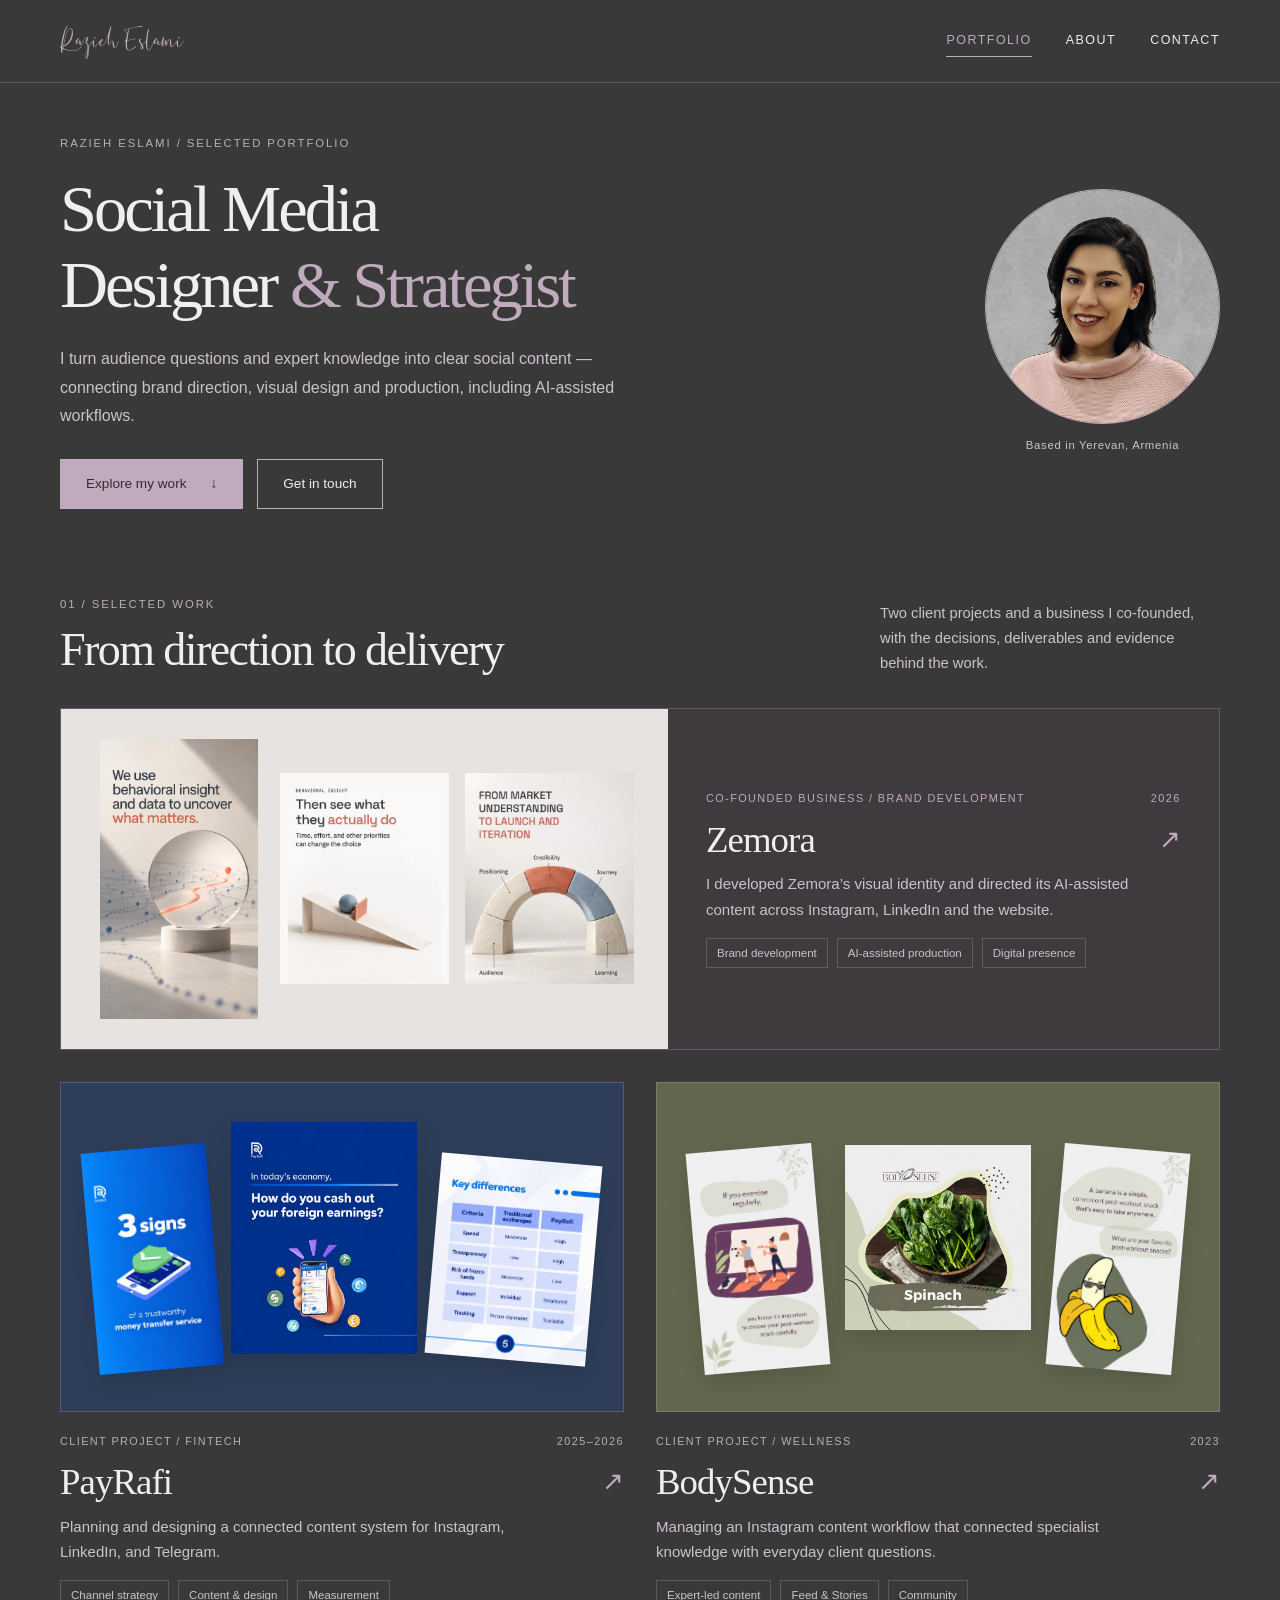
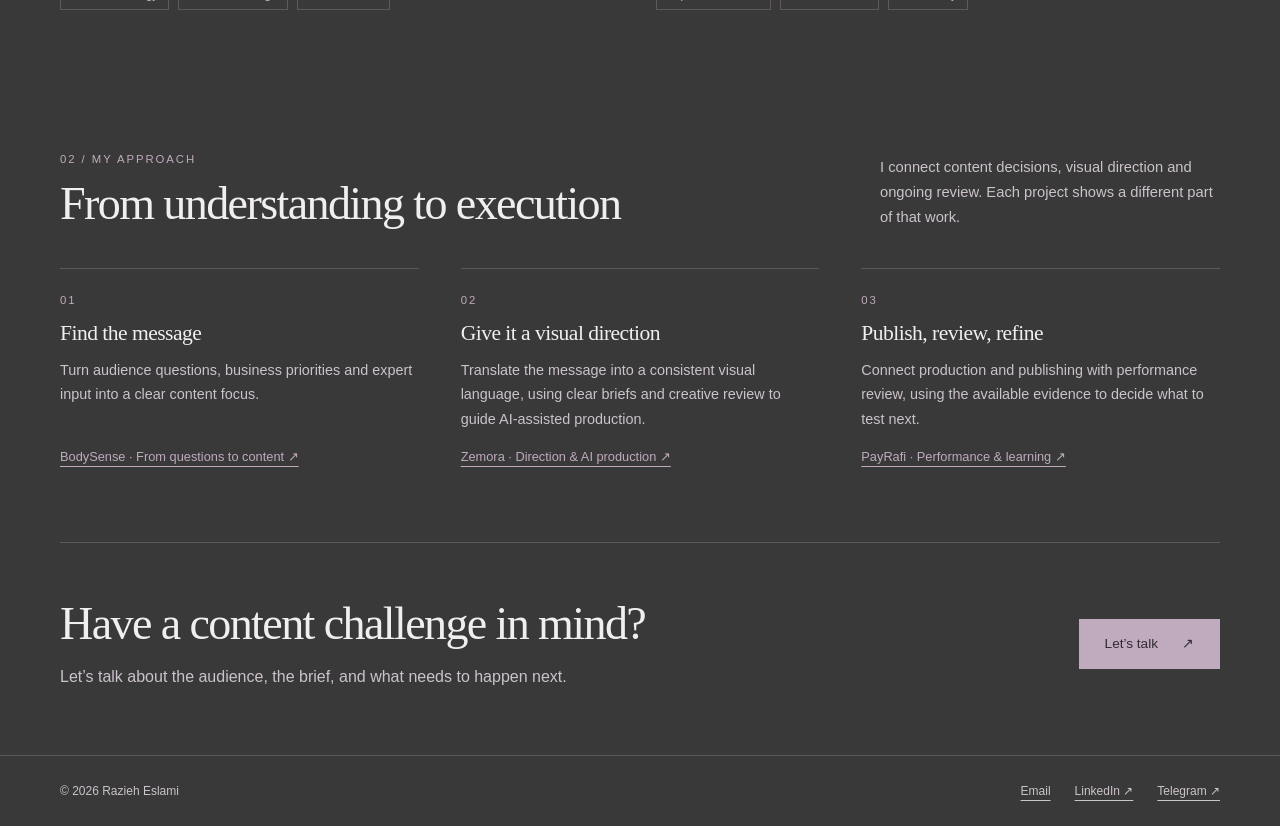
==== commit e890334f: "Publish Zemora case study and refine portfolio navigation" ====
--- a/index.html
+++ b/index.html
@@ -1,8 +1,8 @@
 <!doctype html>
 <html lang="en"><head><meta charset="utf-8"><meta name="viewport" content="width=device-width,initial-scale=1">
-<title>Social Media Designer &amp; Strategist | Razieh Eslami</title><meta name="description" content="Razieh Eslami — social media strategy, content planning and visual design. Explore client work for PayRafi and BodySense.">
+<title>Social Media Designer &amp; Strategist | Razieh Eslami</title><meta name="description" content="Razieh Eslami — social media strategy, content planning and visual design. Explore PayRafi, BodySense and Zemora: client content systems and AI-assisted brand development.">
 <meta name="theme-color" content="#393939"><link rel="icon" href="assets/favicon.svg" type="image/svg+xml">
-<link rel="stylesheet" href="styles.css"><script src="site.js" defer></script></head><body>
+<link rel="stylesheet" href="styles.css?v=20261106"><link rel="stylesheet" href="zemora.css?v=20261106"><script src="site.js?v=20261106" defer></script></head><body>
 <a class="skip-link" href="#main">Skip to content</a>
 <header class="site-header"><div class="container header-inner"><a class="signature" href="index.html" aria-label="Razieh Eslami — home">Razieh Eslami</a>
 <button type="button" class="nav-toggle" aria-controls="main-nav" aria-expanded="false">Menu</button>
@@ -11,23 +11,22 @@
 <section class="container hero" aria-labelledby="intro-title">
   <div><p class="eyebrow">Razieh Eslami / Selected portfolio</p>
   <h1 id="intro-title">Social Media<br>Designer <span style="color:var(--accent)">&amp; Strategist</span></h1>
-  <p class="lede">I turn audience questions and expert knowledge into clear social content — connecting the plan, the visual design, and the published work.</p>
+  <p class="lede">I turn audience questions and expert knowledge into clear social content — connecting brand direction, visual design and production, including AI-assisted workflows.</p>
   <div class="button-row"><a class="button primary" href="#work">Explore my work <span aria-hidden="true">↓</span></a><a class="button" href="contact.html">Get in touch</a></div>
-  <p class="hero-footnote">Content planning · Visual design · Performance review</p></div>
-  <figure class="hero-portrait"><img src="assets/portrait.webp" alt="Razieh Eslami" width="900" height="904" fetchpriority="high"><figcaption>Based in Yerevan &amp; Iran<br>Working across fintech &amp; wellness</figcaption></figure>
+  </div>
+  <figure class="hero-portrait"><img src="assets/portrait.webp" alt="Razieh Eslami" width="900" height="904" fetchpriority="high"><figcaption>Based in Yerevan, Armenia</figcaption></figure>
 </section>
 <section class="container section work-section" id="work" aria-labelledby="work-title">
- <div class="section-heading"><div><p class="eyebrow">01 / Selected work</p><h2 id="work-title">From the brief to the feed</h2></div><p>Two client projects, with the decisions, deliverables, and evidence behind the work.</p></div>
- <div class="work-grid">
+ <div class="section-heading"><div><p class="eyebrow">01 / Selected work</p><h2 id="work-title">From direction to delivery</h2></div><p>Two client projects and a business I co-founded, with the decisions, deliverables and evidence behind the work.</p></div>
+ <div class="work-grid"><a class="work-card work-card-zemora" href="zemora.html"><div class="work-art zemora-art"><img src="assets/zemora-insight.webp" alt="Zemora conceptual artwork: making insight visible" loading="lazy"><img src="assets/zemora-ig07-3.webp" alt="Zemora intention and behavior carousel" loading="lazy"><img src="assets/zemora-li06-7.webp" alt="Zemora connected launch visual" loading="lazy"></div><div><div class="work-topline"><span>Co-founded business / Brand development</span><span>2026</span></div><div class="work-title"><h3>Zemora</h3><span class="work-arrow" aria-hidden="true">↗</span></div><p>I developed Zemora’s visual identity and directed its AI-assisted content across Instagram, LinkedIn and the website.</p><div class="tag-row"><span class="tag">Brand development</span><span class="tag">AI-assisted production</span><span class="tag">Digital presence</span></div></div></a>
  <a class="work-card" href="payrafi.html"><div class="work-art"><img src="assets/payrafi-trust.webp" alt="English portfolio adaptation of a PayRafi trust-building Reel cover" width="941" height="1672" loading="lazy"><img src="assets/payrafi-earnings.webp" alt="English portfolio adaptation of a PayRafi earnings carousel cover" width="1122" height="1402" loading="lazy"><img src="assets/payrafi-comparison.webp" alt="English portfolio adaptation of a transfer comparison slide" width="1122" height="1402" loading="lazy"></div>
  <div class="work-topline"><span>Client project / Fintech</span><span>2025–2026</span></div><div class="work-title"><h3>PayRafi</h3><span class="work-arrow" aria-hidden="true">↗</span></div><p>Planning and designing a connected content system for Instagram, LinkedIn, and Telegram.</p><div class="tag-row"><span class="tag">Channel strategy</span><span class="tag">Content &amp; design</span><span class="tag">Measurement</span></div></a>
  <a class="work-card" href="bodysense.html"><div class="work-art body"><img src="assets/bodysense-workout-snack.webp" alt="BodySense English post-workout nutrition Story" width="941" height="1672" loading="lazy"><img src="assets/bodysense-spinach.webp" alt="BodySense specialist-informed educational post" width="1254" height="1254" loading="lazy"><img src="assets/bodysense-banana.webp" alt="BodySense English Story inviting snack suggestions" width="941" height="1672" loading="lazy"></div>
  <div class="work-topline"><span>Client project / Wellness</span><span>2023</span></div><div class="work-title"><h3>BodySense</h3><span class="work-arrow" aria-hidden="true">↗</span></div><p>Managing an Instagram content workflow that connected specialist knowledge with everyday client questions.</p><div class="tag-row"><span class="tag">Expert-led content</span><span class="tag">Feed &amp; Stories</span><span class="tag">Community</span></div></a>
  </div>
 </section>
-<section class="container section" aria-labelledby="approach-title"><div class="section-heading"><div><p class="eyebrow">02 / My approach</p><h2 id="approach-title">A plan. A system. A feedback loop</h2></div><p>The process changes with the brief. These are the connections I pay attention to.</p></div>
- <div class="process-grid"><article class="process-item"><span class="section-no">01</span><h3>Start with the question</h3><p>Connect business priorities with what the audience needs to understand before taking the next step.</p><a class="project-proof-link" href="payrafi.html#decisions">See PayRafi’s content decisions</a></article><article class="process-item"><span class="section-no">02</span><h3>Make it work as a system</h3><p>Connect topics, formats, design, and publishing into a repeatable workflow across the relevant channels.</p><a class="project-proof-link" href="bodysense.html#decisions">See BodySense’s workflow</a></article><article class="process-item"><span class="section-no">03</span><h3>Review what the evidence says</h3><p>Use available performance data to identify questions and next tests, with a clear boundary between a result and a hypothesis.</p><a class="project-proof-link" href="payrafi.html#evidence">See documented examples</a></article></div>
-</section>
+<section class="container section" aria-labelledby="approach-title"><div class="section-heading"><div><p class="eyebrow">02 / My approach</p><h2 id="approach-title">From understanding to execution</h2></div><p>I connect content decisions, visual direction and ongoing review. Each project shows a different part of that work.</p></div>
+<div class="process-grid"><article class="process-item"><span class="section-no">01</span><h3>Find the message</h3><p>Turn audience questions, business priorities and expert input into a clear content focus.</p><a class="project-proof-link" href="bodysense.html#decisions">BodySense · From questions to content ↗</a></article><article class="process-item"><span class="section-no">02</span><h3>Give it a visual direction</h3><p>Translate the message into a consistent visual language, using clear briefs and creative review to guide AI-assisted production.</p><a class="project-proof-link" href="zemora.html#zf-process">Zemora · Direction &amp; AI production ↗</a></article><article class="process-item"><span class="section-no">03</span><h3>Publish, review, refine</h3><p>Connect production and publishing with performance review, using the available evidence to decide what to test next.</p><a class="project-proof-link" href="payrafi.html#evidence">PayRafi · Performance &amp; learning ↗</a></article></div></section>
 <section class="container contact-band"><div><h2>Have a content challenge in mind?</h2><p>Let’s talk about the audience, the brief, and what needs to happen next.</p></div><a class="button primary" href="contact.html">Let’s talk <span aria-hidden="true">↗</span></a></section>
 </main><footer class="site-footer"><div class="container footer-inner"><p>© 2026 Razieh Eslami</p><div class="footer-links"><a href="mailto:razieeslami@gmail.com">Email</a><a href="https://www.linkedin.com/in/raazes" target="_blank" rel="noopener noreferrer">LinkedIn ↗</a><a href="https://t.me/raaz_es" target="_blank" rel="noopener noreferrer">Telegram ↗</a></div></div></footer>
 <dialog class="lightbox" id="image-viewer" aria-labelledby="viewer-title"><div class="lightbox-head"><p id="viewer-title">A closer look</p><button type="button" class="dialog-close">Close</button></div><img class="lightbox-image" alt=""><div class="lightbox-bottom"><div><p class="lightbox-caption"></p><p class="lightbox-count" aria-live="polite"></p></div><div class="lightbox-controls"><a data-original target="_blank" rel="noopener noreferrer">Open original ↗</a><button type="button" data-previous>Previous</button><button type="button" data-next>Next</button></div></div></dialog></body></html>
--- a/styles.css
+++ b/styles.css
@@ -22,3 +22,19 @@
 .work-collection{border-top:1px solid var(--line);margin-top:36px;padding-top:30px;min-width:0}.collection-heading{display:grid;grid-template-columns:1fr 1fr;gap:30px;align-items:end;margin-bottom:24px}.collection-heading .eyebrow{margin-bottom:9px}.collection-heading h3{font-size:2rem}.collection-heading>p{font-size:.9rem}.carousel{min-width:0}.carousel-track{display:flex;gap:20px;overflow-x:auto;scroll-snap-type:x mandatory;scrollbar-width:thin;scrollbar-color:var(--accent) var(--surface);padding:6px 3px 18px}.carousel-track:focus-visible{outline:2px solid var(--accent);outline-offset:4px}.carousel-track figure{flex:0 0 calc((100% - 40px)/3);min-width:0;scroll-snap-align:start}.carousel-track .image-button{width:100%;padding:0;background:transparent}.carousel-track img{width:100%;height:auto;aspect-ratio:4/5;object-fit:contain}.carousel-track figcaption{font-size:.86rem;color:var(--text);padding:12px 0 0;line-height:1.5}.carousel-track figcaption span,.wide-figure figcaption span{display:block;font-size:.73rem;color:var(--muted);margin-top:4px}.carousel-controls{display:flex;justify-content:space-between;align-items:center;gap:20px;margin-top:10px}.carousel-controls p{font-size:.77rem}.carousel-controls>div{display:none;gap:9px}.js .carousel-controls>div{display:flex}.carousel-controls button{background:transparent;border:1px solid var(--accent);color:var(--text);min-width:46px;min-height:44px;font-size:1.2rem}.carousel-controls button:hover{background:var(--surface)}
 .reels-grid .image-button{height:auto;padding:0;background:transparent}.reels-grid img{width:100%;height:auto;max-height:none;aspect-ratio:9/16;object-fit:contain}.landscape-grid{grid-template-columns:repeat(2,minmax(0,1fr))}.landscape-grid .image-button{height:auto;padding:0}.landscape-grid img{width:100%;height:auto;max-height:none;aspect-ratio:850/476;object-fit:contain}.social-grid{grid-template-columns:repeat(2,minmax(0,1fr))}.social-grid .image-button{height:380px}.story-four{grid-template-columns:repeat(4,minmax(0,1fr))}.story-four img{height:auto;width:100%;aspect-ratio:9/16;object-fit:contain}.story-four .image-button{padding:0;background:transparent}
 @media(max-width:760px){.collection-heading{grid-template-columns:1fr;gap:12px}.collection-heading h3{font-size:1.65rem}.collection-nav{gap:8px}.collection-nav a{font-size:.74rem;padding:8px 11px}.carousel-track{gap:14px}.carousel-track figure{flex-basis:82%}.carousel-controls{align-items:start}.carousel-controls p{max-width:200px}.reels-grid{gap:23px 14px}.reels-grid .image-button,.landscape-grid .image-button{height:auto}.landscape-grid{grid-template-columns:1fr}.social-grid .image-button{height:230px}.story-four{grid-template-columns:repeat(2,minmax(0,1fr));gap:24px 14px}.story-four img{height:auto}.story-four figure:last-child{grid-column:auto;max-width:none;justify-self:stretch}.story-four figcaption{font-size:.76rem}.story-four figcaption span{font-size:.68rem}.question-list{display:grid;gap:8px}}
+
+/* Keep the work close to the introduction and align proof links across the row. */
+.hero { padding-block: clamp(32px, 4vw, 58px); }
+.hero-portrait { width: min(19vw, 235px); }
+.hero-portrait figcaption { margin-top: 12px; }
+.process-item { display: flex; flex-direction: column; align-items: flex-start; }
+.process-item .project-proof-link { margin-top: auto; padding-block: 15px 4px; }
+.case-nav a { min-height: 44px; display: inline-flex; align-items: center; }
+.lightbox-controls { flex-wrap: wrap; }
+.work-card:hover .work-title h3, .work-card:focus-visible .work-title h3 { color: var(--accent); }
+@media (max-width:760px) {
+  .hero-portrait { width: auto; }
+  .hero-portrait img { width: 62px; height: 62px; }
+  .hero-portrait figcaption { margin: 0; }
+  .hero { gap: 22px; }
+}
--- a/zemora.css
+++ b/zemora.css
@@ -0,0 +1,98 @@
+
+#zemora-full-case{--paper:#f3f0eb;--ink:#393939;background:#393939;color:#f9f8f7;font:15px/1.6 'Segoe UI',Arial,sans-serif;max-width:1100px;margin:auto;padding:30px 32px;box-sizing:border-box}
+#zemora-full-case *{box-sizing:border-box}#zemora-full-case [hidden]{display:none!important}#zemora-full-case h1,#zemora-full-case h2,#zemora-full-case h3,#zemora-full-case p,#zemora-full-case figure{margin:0}#zemora-full-case h1,#zemora-full-case h2{font-family:Georgia,serif;font-weight:400;line-height:1.1}#zemora-full-case h1{font-size:66px;letter-spacing:-3px;margin:15px 0}#zemora-full-case h2{font-size:36px;letter-spacing:-.8px}#zemora-full-case h3{font-size:21px;font-weight:500;line-height:1.3}#zemora-full-case button,#zemora-full-case a{font:inherit;color:inherit}#zemora-full-case button{cursor:pointer}#zemora-full-case a{text-underline-offset:5px}#zemora-full-case img{display:block;width:100%;height:auto}#zemora-full-case .eyebrow{font-size:11px;letter-spacing:1.5px;text-transform:uppercase;color:var(--accent)}#zemora-full-case .small{font-size:12px;color:var(--muted)}#zemora-full-case .masthead{display:flex;justify-content:space-between;gap:16px;align-items:center;padding:0 0 22px;border-bottom:1px solid #625e61}#zemora-full-case .name{font:italic 19px Georgia,serif;color:var(--accent)}#zemora-full-case .nav{display:flex;gap:18px;flex-wrap:wrap;margin:28px 0 0;font-size:12px}#zemora-full-case .nav a{text-decoration:none;border-bottom:1px solid #8e818e;padding-bottom:5px}#zemora-full-case .intro{padding:42px 0 24px}#zemora-full-case .lead{font-size:21px;line-height:1.4;max-width:570px}#zemora-full-case .intro-copy{max-width:610px;margin-top:20px;color:#ded9dc}#zemora-full-case .hero{display:grid;grid-template-columns:1fr 1fr 1fr;gap:12px;margin-top:28px;background:#e6e3e0;padding:20px}#zemora-full-case .hero img{aspect-ratio:3/4;object-fit:contain;background:#eeecec}#zemora-full-case .roles{display:grid;grid-template-columns:repeat(3,1fr);gap:20px;padding-top:18px}#zemora-full-case .roles span{display:block;color:var(--muted);font-size:12px;margin-top:3px}#zemora-full-case section{padding-top:64px}#zemora-full-case .section-head{display:grid;grid-template-columns:1fr 1.2fr;gap:20px;align-items:end;margin-bottom:26px}#zemora-full-case .section-head .eyebrow{margin-bottom:12px}#zemora-full-case .section-head p{color:#ded9dc;font-size:14px}#zemora-full-case .brand-board{background:var(--paper);color:var(--ink);padding:28px;display:grid;grid-template-columns:1fr 1.3fr;gap:25px}#zemora-full-case .brand-mark{width:105px;margin:0 0 25px}#zemora-full-case .brand-promise{font-size:24px;line-height:1.25;letter-spacing:-.6px}#zemora-full-case .palette{display:flex;margin-top:25px;gap:5px}#zemora-full-case .swatch{flex:1;height:52px;display:flex;align-items:end;padding:5px;font-size:10px;color:#393939}#zemora-full-case .type-list{margin-top:20px;border-top:1px solid #ccc6c0;padding-top:12px;font-size:12px}#zemora-full-case .type-list div{display:flex;justify-content:space-between;gap:8px;padding:4px 0}#zemora-full-case .type-list span{color:#69625f}#zemora-full-case .brand-photo{position:relative;background:#e6e3e0}#zemora-full-case .brand-photo>img{height:100%;max-height:465px;object-fit:contain}#zemora-full-case .caption{display:flex;gap:16px;align-items:start;margin-top:14px}#zemora-full-case .caption .num{color:var(--accent);font:22px Georgia,serif}#zemora-full-case .caption p{font-size:14px}#zemora-full-case .annotation-buttons{display:flex;gap:8px;flex-wrap:wrap;margin:18px 0 10px}#zemora-full-case .annotation-buttons button,#zemora-full-case .step-buttons button,#zemora-full-case .pager button{background:transparent;border:1px solid #777075;padding:9px 13px;min-height:42px;text-align:left;font-size:12px}#zemora-full-case button[aria-pressed=true]{background:var(--accent);color:#302d30;border-color:var(--accent)}#zemora-full-case .annotation-note{min-height:54px;color:#ded9dc;font-size:14px;max-width:640px}#zemora-full-case details{font-size:13px;color:#d7d1d5;margin-top:18px}#zemora-full-case summary{cursor:pointer;min-height:36px;text-underline-offset:4px}#zemora-full-case details p{margin-top:9px;max-width:640px}#zemora-full-case .process{background:#eeeae5;color:#393939;padding:28px}#zemora-full-case .process-map{display:grid;grid-template-columns:repeat(4,1fr);gap:10px;align-items:start}#zemora-full-case .process-unit{position:relative;min-width:0}#zemora-full-case .process-unit:not(:last-child):after{content:'→';position:absolute;right:-10px;top:35px;font-size:20px;color:#80746d}#zemora-full-case .process-symbol{height:95px;margin:0 10px 13px 0;display:flex;align-items:center;justify-content:center}#zemora-full-case .message-symbol{font:42px Georgia,serif;color:#b14f45}#zemora-full-case .rule-symbol{display:grid;gap:8px;width:70px}#zemora-full-case .rule-symbol i{height:7px;background:#97afc5;display:block}#zemora-full-case .rule-symbol i:nth-child(2){width:80%;background:#ce6458}#zemora-full-case .rule-symbol i:nth-child(3){width:55%;background:#393939}#zemora-full-case .image-symbol{width:65px;height:82px;box-shadow:-7px 6px 0 #d0c7be;object-fit:cover}#zemora-full-case .review-symbol{font-size:45px;font-family:Georgia,serif;color:#393939}#zemora-full-case .process-unit b{display:block;font-size:14px;font-weight:500}#zemora-full-case .process-unit span{display:block;font-size:12px;color:#68615c;margin-top:4px;line-height:1.4}#zemora-full-case .step-buttons{display:flex;gap:6px;flex-wrap:wrap;margin-top:23px;border-top:1px solid #c5bdb6;padding-top:20px}#zemora-full-case .step-buttons button{color:#393939;border-color:#bcb3ae}#zemora-full-case .step-buttons button[aria-pressed=true]{background:#393939;color:#f9f8f7;border-color:#393939}#zemora-full-case .process-detail{display:grid;grid-template-columns:1fr 1fr;gap:25px;margin-top:20px;min-height:124px}#zemora-full-case .process-detail .source{font-size:11px;text-transform:uppercase;letter-spacing:1px;color:#74655e;margin-bottom:6px}#zemora-full-case .process-detail blockquote{margin:0;font:20px/1.4 Georgia,serif}#zemora-full-case .process-detail p{font-size:14px}#zemora-full-case .role-band{display:grid;grid-template-columns:1fr 1fr;gap:25px;padding:22px 0;border-bottom:1px solid #625e61}#zemora-full-case .role-band strong{font-size:13px;font-weight:500;color:var(--accent)}#zemora-full-case .role-band p{font-size:14px;color:#ded9dc;margin-top:6px}#zemora-full-case .project-label{display:flex;justify-content:space-between;align-items:end;gap:20px;margin-bottom:18px}#zemora-full-case .project-label p{font-size:12px;color:var(--muted);margin-top:6px}#zemora-full-case .work{margin-top:30px}#zemora-full-case .slide-grid{display:grid;grid-template-columns:repeat(3,1fr);gap:12px}#zemora-full-case .art-button{padding:0;border:0;background:#e6e3e0;display:block;width:100%;position:relative}#zemora-full-case .art-button img{aspect-ratio:3/4;object-fit:contain}#zemora-full-case .art-button .zoom-label{position:absolute;bottom:8px;right:8px;background:#393939;color:#f9f8f7;padding:3px 7px;font-size:11px}#zemora-full-case .slide-grid figcaption{font-size:12px;color:#d7cfd7;padding-top:7px}#zemora-full-case .pager{display:flex;gap:8px;align-items:center;margin-top:16px;justify-content:space-between}#zemora-full-case .pager span{font-size:12px;color:var(--muted)}#zemora-full-case .website{border:1px solid #70696c;background:#393939}#zemora-full-case .browser-bar{display:flex;gap:6px;align-items:center;padding:10px 14px;border-bottom:1px solid #625e61;font-size:11px;color:#d0c9ce}#zemora-full-case .browser-bar i{height:5px;width:5px;border-radius:50%;background:#b6a4b7}#zemora-full-case .browser-bar span{margin-left:10px}#zemora-full-case .web-stage{position:relative}#zemora-full-case .web-mark{position:absolute;background:#c9b6ca;color:#302d30;border:2px solid #393939;border-radius:50%;width:32px;height:32px;font-size:12px;box-shadow:0 0 0 3px #f9f8f766;padding:0}#zemora-full-case .web-mark[aria-pressed=true]{background:#f9f8f7;color:#393939;border-color:#c9b6ca}#zemora-full-case .web-note{display:grid;grid-template-columns:42px 1fr;gap:12px;margin-top:18px;min-height:80px}#zemora-full-case .web-note b{font:30px Georgia,serif;color:var(--accent)}#zemora-full-case .web-note h3{font-size:17px;margin-bottom:4px}#zemora-full-case .web-note p{font-size:14px;color:#ded9dc}#zemora-full-case .closing{display:flex;justify-content:space-between;gap:20px;padding:24px 0 0;margin-top:50px;border-top:1px solid #625e61;font-size:12px;color:#d7cfd7}#zemora-full-case .zoom{border:0;position:fixed;inset:0;background:#242124;color:#f9f8f7;max-width:95vw;max-height:94vh;padding:12px;width:680px}#zemora-full-case .zoom::backdrop{background:#141214dc}#zemora-full-case .zoom img{height:74vh;object-fit:contain}#zemora-full-case .zoom-top{display:flex;justify-content:space-between;align-items:center;gap:15px;margin-bottom:10px;font-size:12px}#zemora-full-case .zoom button{background:#c9b6ca;color:#302d30;border:0;padding:8px 14px}
+@media(max-width:600px){#zemora-full-case{padding:22px 18px}#zemora-full-case h1{font-size:52px}#zemora-full-case h2{font-size:31px}#zemora-full-case .section-head{grid-template-columns:1fr;gap:14px}#zemora-full-case .brand-board{padding:20px;gap:18px;grid-template-columns:1fr}#zemora-full-case .brand-photo>img{max-height:400px}#zemora-full-case .hero{padding:10px;gap:7px}#zemora-full-case .roles{gap:12px;font-size:12px}#zemora-full-case .roles span{font-size:11px}#zemora-full-case .process{padding:18px}#zemora-full-case .process-map{grid-template-columns:repeat(2,1fr);gap:22px 10px}#zemora-full-case .process-unit:nth-child(2):after{display:none}#zemora-full-case .process-detail{grid-template-columns:1fr;gap:15px}#zemora-full-case .role-band{grid-template-columns:1fr;gap:16px}#zemora-full-case .slide-grid{grid-template-columns:1fr 1fr}#zemora-full-case .slide-grid figure:last-child{grid-column:1/-1;max-width:65%;justify-self:center}#zemora-full-case .project-label{align-items:start}#zemora-full-case .project-label h3{font-size:19px}#zemora-full-case .web-mark{width:30px;height:30px}#zemora-full-case .closing{flex-direction:column;gap:5px}#zemora-full-case .masthead .small{max-width:120px;text-align:right}#zemora-full-case .swatch{font-size:10px}#zemora-full-case .pager{flex-wrap:wrap}#zemora-full-case .nav{gap:14px}}
+
+/* Portfolio integration: shared typography and page rhythm. */
+#zemora-full-case{font:inherit;max-width:940px;padding:0;background:transparent;--paper:#f3f0eb;--ink:#393939}
+#zemora-full-case h2{font-family:var(--serif);font-size:clamp(2rem,3.6vw,3rem);letter-spacing:-.035em;line-height:1.13}
+#zemora-full-case h3{font-family:var(--serif);font-size:1.65rem;letter-spacing:-.025em}
+#zemora-full-case .eyebrow{font-size:.71rem;letter-spacing:.17em;line-height:1.6;color:var(--accent)}
+#zemora-full-case section{padding:60px 0;border-bottom:1px solid var(--line)}
+#zemora-full-case .section-head{gap:30px;margin-bottom:28px}
+#zemora-full-case .section-head p{font-size:.95rem;color:var(--muted)}
+#zemora-full-case .brand-promise,#zemora-full-case .process p{color:#393939}
+#zemora-full-case .brand-promise{font:24px/1.3 var(--sans)}
+#zemora-full-case .brand-photo>img{max-height:520px}
+#zemora-full-case .swatch{font-size:11px}
+#zemora-full-case .type-list{font-size:13px}
+#zemora-full-case .process-detail{min-height:135px}
+#zemora-full-case .process-detail .source{color:#685a53}
+#zemora-full-case .image-symbol{width:65px;height:82px}
+#zemora-full-case .annotation-buttons button,#zemora-full-case .step-buttons button{font-size:.8rem;min-height:44px}
+#zemora-full-case button:focus-visible{outline:2px solid var(--accent);outline-offset:5px}
+#zemora-full-case .step-buttons button:focus-visible{outline-color:#393939}
+#zemora-full-case .annotation-note{font-size:.9rem;min-height:58px}
+#zemora-full-case .role-band p{font-size:.9rem}
+#zemora-full-case .role-band strong{font-size:.8rem}
+#zemora-full-case details{font-size:.85rem}
+#zemora-full-case summary{min-height:44px;padding-top:9px}
+#zemora-full-case .carousel-track img{aspect-ratio:3/4;object-fit:contain}
+#zemora-full-case .carousel-track .image-button{background:#e6e3e0}
+#zemora-full-case .carousel-track figcaption{font-size:.82rem;line-height:1.5}
+#zemora-full-case .carousel-controls button{font-size:1.2rem}
+#zemora-full-case .caption p{font-size:.9rem;color:var(--muted)}
+#zemora-full-case .web-mark{min-width:44px;min-height:44px;width:44px;height:44px;font-size:13px}
+#zemora-full-case .web-note h3{font-size:1.25rem}
+#zemora-full-case .web-note p{font-size:.9rem}
+#zemora-full-case .web-note{min-height:110px}
+#zemora-full-case .web-actions{margin-top:18px;display:flex;gap:16px;flex-wrap:wrap}
+#zemora-full-case .web-actions .button{font-size:.8rem}
+#zemora-full-case .brand-photo.image-button{border:0;padding:0}
+#zemora-full-case .annotation-buttons,#zemora-full-case .step-buttons,#zemora-full-case .web-mark{display:none}
+.js #zemora-full-case .annotation-buttons,.js #zemora-full-case .step-buttons{display:flex}
+.js #zemora-full-case .web-mark{display:block}
+.project-hero-art.zemora-art{background:#e6e3e0}
+.work-art.zemora-art{background:#e6e3e0}
+.work-card-zemora{grid-column:1/-1;display:grid;grid-template-columns:1.1fr 1fr;gap:32px;align-items:center}
+.work-card-zemora .work-topline{margin-top:0}
+.work-card-zemora .work-art{height:340px}
+.work-card-zemora .work-art img{filter:none;transform:none;height:100%;width:31%}
+.work-card-zemora:hover .work-art img{transform:translateY(-4px)}
+@media(max-width:760px){.work-card-zemora{grid-template-columns:1fr;gap:20px}.work-card-zemora .work-art{height:300px}#zemora-full-case section{padding:41px 0}#zemora-full-case h2{font-size:2rem}#zemora-full-case .section-head{grid-template-columns:1fr;gap:14px}#zemora-full-case .brand-board{grid-template-columns:1fr;padding:22px}#zemora-full-case .brand-mark{width:95px}#zemora-full-case .brand-photo>img{max-height:440px}#zemora-full-case .type-list{font-size:13px}#zemora-full-case .process-detail{min-height:0}#zemora-full-case .web-mark{box-shadow:none}#zemora-full-case .web-note{min-height:160px}#zemora-full-case .process-unit b{font-size:14px}#zemora-full-case .process-unit span{font-size:13px}}
+@media print{#zemora-full-case .annotation-buttons,#zemora-full-case .step-buttons,#zemora-full-case .web-mark{display:none!important}#zemora-full-case{color:#222}#zemora-full-case .carousel-track{display:grid;grid-template-columns:repeat(3,1fr);overflow:visible}}
+
+/* Complementary visual directions: complete image groups in the shared viewer. */
+#zemora-full-case .zf-more-work{border-top:1px solid var(--line);padding-top:32px;margin-top:40px}
+#zemora-full-case .zf-more-grid .image-button{height:auto;padding:0;background:#e6e3e0}
+#zemora-full-case .zf-more-grid img{width:100%;height:auto;aspect-ratio:4/5;object-fit:contain}
+#zemora-full-case .zf-more-grid figcaption{font-size:.9rem;padding-top:0}
+#zemora-full-case .zf-more-grid figcaption span{font-size:.75rem;margin-top:7px}
+#zemora-full-case .zf-more-grid .image-button::after{content:'Explore';opacity:1;font-size:.7rem}
+#zemora-full-case .zf-extra-copy{font-size:.82rem;color:var(--muted);line-height:1.6;margin-top:12px}
+@media(max-width:600px){#zemora-full-case .zf-more-grid{grid-template-columns:1fr;gap:32px}#zemora-full-case .zf-more-grid figure{max-width:380px;width:100%;justify-self:center}}
+
+/* Story artwork uses the same 4:5 cover frame; full images stay uncropped in the viewer. */
+#zemora-full-case .zf-more-grid .zf-highlight-cover img{aspect-ratio:4/5;object-fit:cover;object-position:50% 25%}
+
+/* Case opening and project navigation */
+.zemora-opening { display: grid; grid-template-columns: minmax(0, 1.15fr) minmax(0, .85fr); gap: clamp(32px, 6vw, 88px); align-items: center; padding-block: 8px 36px; }
+.opening-copy { max-width: 590px; }
+.opening-copy h1 { font-size: clamp(3.4rem, 7vw, 6.2rem); }
+.opening-copy .opening-lead { margin: 14px 0 18px; color: var(--text); font: clamp(1.4rem, 2.2vw, 2rem)/1.25 var(--serif); }
+.opening-copy .button { margin-top: 22px; }
+.opening-art { margin: 0; min-width: 0; }
+.opening-art > a { display: block; background: #e6e3e0; padding: 14px; }
+.opening-art img { width: 100%; height: clamp(260px, 28vw, 370px); object-fit: contain; }
+.opening-art figcaption { display: flex; flex-wrap: wrap; justify-content: space-between; align-items: center; gap: 8px; padding-block: 9px; font-size: .83rem; color: var(--muted); }
+.opening-art figcaption a { color: var(--accent); }
+.zemora-opening + .case-nav { gap: 0 24px; padding-block: 5px; border-block: 1px solid var(--line); }
+.work-card-zemora { border: 1px solid var(--line); gap: 0; background: var(--surface-soft); }
+.work-card-zemora > div:last-child { padding: clamp(20px, 3vw, 42px); }
+.work-card-zemora .work-art { border: 0; }
+#zemora-full-case .work + .work { margin-top: 48px; padding-top: 30px; border-top: 1px solid var(--line); }
+#zemora-full-case .web-mark[data-web="1"] { left: auto !important; right: 4%; }
+#zemora-full-case .zf-more-grid figcaption { font-size: 1rem; }
+#zemora-full-case .zf-more-grid .zf-extra-copy { font-size: .88rem; }
+#zemora-full-case .swatch:first-child { color: #231916 !important; }
+@media (max-width:760px) {
+  .zemora-opening { grid-template-columns: 1fr; gap: 18px; padding-bottom: 18px; }
+  .opening-copy .eyebrow { margin-bottom: 8px; }
+  .opening-copy .opening-lead { margin: 8px 0 12px; }
+  .opening-copy > p:not([class]) { font-size: .95rem; }
+  .opening-art > a { padding: 8px; }
+  .opening-art img { height: 230px; }
+  .zemora-opening + .case-nav { gap: 0 16px; }
+  #zemora-full-case .section-head { gap: 9px; }
+  #zemora-full-case .web-note { min-height: 0; }
+}
